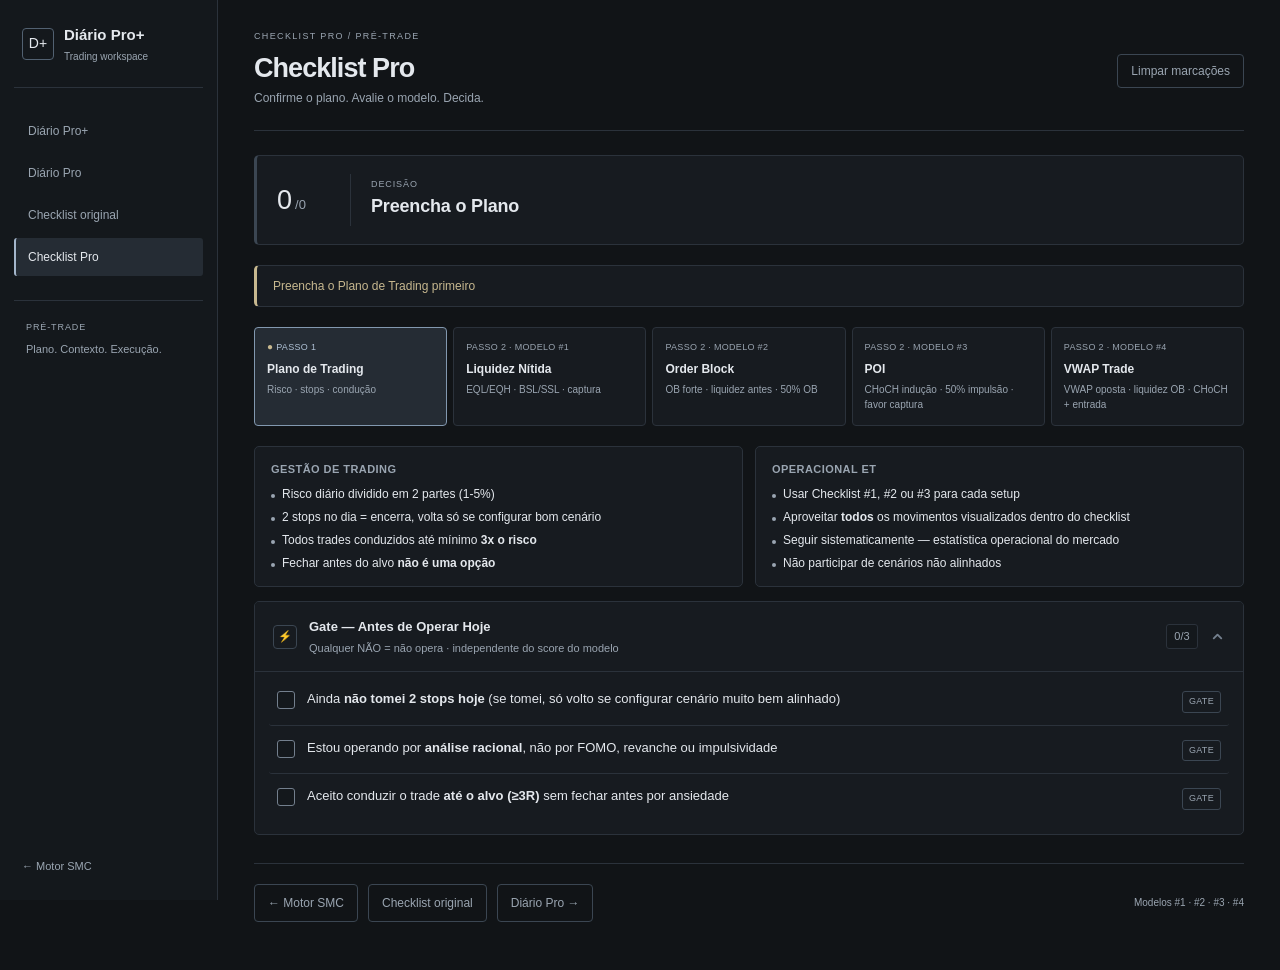
==== checklist-pro.html @ f330a46d "feat(ui): introduce Checklist Pro version Add a new professional version of the checklist with dedic" ====
<!doctype html>
<html lang="pt-BR">
<head>
<meta charset="UTF-8">
<meta name="viewport" content="width=device-width, initial-scale=1.0">
<title>Checklist Pro · Pré-trade</title>
<style>
:root {
  --bg:        #080e1a;
  --bg2:       #0d1627;
  --surf:      #111c2e;
  --surf2:     #162033;
  --border:    rgba(255,255,255,0.07);
  --border2:   rgba(255,255,255,0.13);
  --text:      #e8f0fa;
  --muted:     #6a80a0;
  --dim:       #3a4f6e;

  --blue:      #3b9eff;
  --blue-s:    rgba(59,158,255,0.13);
  --blue-g:    rgba(59,158,255,0.22);

  --green:     #22c97a;
  --green-s:   rgba(34,201,122,0.13);
  --green-g:   rgba(34,201,122,0.28);

  --yellow:    #f5c842;
  --yellow-s:  rgba(245,200,66,0.13);
  --yellow-g:  rgba(245,200,66,0.25);

  --red:       #ff4f4f;
  --red-s:     rgba(255,79,79,0.13);
  --red-g:     rgba(255,79,79,0.25);

  --violet:    #a78bfa;
  --violet-s:  rgba(167,139,250,0.13);

  --orange:    #fb923c;
  --orange-s:  rgba(251,146,60,0.13);

  --teal:      #2dd4bf;
  --teal-s:    rgba(45,212,191,0.13);
  --teal-g:    rgba(45,212,191,0.22);

  --r: 12px;
  --rs: 8px;
}

*{box-sizing:border-box;margin:0;padding:0;}

body{
  background:var(--bg);
  color:var(--text);
  font-family:Inter,"Segoe UI",Arial,sans-serif;
  font-size:14px;
  line-height:1.5;
  min-height:100vh;
  background-image:
    radial-gradient(ellipse 80% 50% at 15% -5%, rgba(59,158,255,0.055) 0%,transparent 60%),
    radial-gradient(ellipse 60% 40% at 85% 105%, rgba(34,201,122,0.035) 0%,transparent 55%);
}

.shell{max-width:820px;margin:0 auto;padding:28px 16px 80px;}

/* ── Header ── */
.hdr{display:flex;align-items:flex-start;justify-content:space-between;gap:16px;margin-bottom:24px;}
.brand .eye{font-size:.68rem;font-weight:800;letter-spacing:.14em;text-transform:uppercase;color:var(--blue);}
h1{font-size:clamp(1.4rem,3.2vw,2rem);font-weight:800;letter-spacing:-.02em;line-height:1.1;
  background:linear-gradient(135deg,#e8f0fa 0%,#7db8ff 100%);
  -webkit-background-clip:text;-webkit-text-fill-color:transparent;background-clip:text;}
.hdr-sub{font-size:.8rem;color:var(--muted);margin-top:3px;}
.hdr-btns{display:flex;gap:8px;align-items:center;flex-shrink:0;margin-top:4px;}
.btn{display:inline-flex;align-items:center;gap:6px;padding:7px 14px;border-radius:var(--rs);
  font-size:.82rem;font-weight:600;cursor:pointer;border:1px solid var(--border2);
  background:var(--surf2);color:var(--muted);transition:all .18s;}
.btn:hover{color:var(--text);border-color:var(--blue);background:var(--blue-s);}
.btn-ghost{background:transparent;border-color:transparent;}
.btn-ghost:hover{border-color:var(--border2);background:var(--surf2);}

/* ── Verdict ── */
.verdict{
  display:flex;align-items:center;gap:18px;
  padding:18px 22px;border-radius:var(--r);border:1px solid var(--border);
  background:var(--surf);margin-bottom:20px;transition:all .4s;position:relative;overflow:hidden;
}
.verdict::before{content:'';position:absolute;inset:0;opacity:0;transition:opacity .4s;pointer-events:none;}
.verdict.go{border-color:var(--green);box-shadow:0 0 36px var(--green-g);}
.verdict.go::before{background:radial-gradient(ellipse at left,rgba(34,201,122,.07),transparent 70%);opacity:1;}
.verdict.wait{border-color:var(--yellow);box-shadow:0 0 36px var(--yellow-g);}
.verdict.wait::before{background:radial-gradient(ellipse at left,rgba(245,200,66,.07),transparent 70%);opacity:1;}
.verdict.stop{border-color:var(--red);box-shadow:0 0 36px var(--red-g);}
.verdict.stop::before{background:radial-gradient(ellipse at left,rgba(255,79,79,.07),transparent 70%);opacity:1;}

.v-ring{position:relative;width:64px;height:64px;flex-shrink:0;}
.v-ring svg{transform:rotate(-90deg);width:64px;height:64px;}
.v-ring circle{fill:none;stroke-width:5;}
.rg-bg{stroke:var(--border2);}
.rg-fill{stroke:var(--muted);stroke-linecap:round;transition:stroke-dashoffset .6s cubic-bezier(.4,0,.2,1),stroke .4s;}
.verdict.go .rg-fill{stroke:var(--green);}
.verdict.wait .rg-fill{stroke:var(--yellow);}
.verdict.stop .rg-fill{stroke:var(--red);}
.v-num{position:absolute;inset:0;display:flex;flex-direction:column;align-items:center;justify-content:center;line-height:1;}
.v-num .n{font-size:1.15rem;font-weight:800;}
.v-num .d{font-size:.62rem;color:var(--muted);margin-top:1px;}

.v-body{flex:1;position:relative;}
.v-lbl{font-size:.65rem;font-weight:800;letter-spacing:.12em;text-transform:uppercase;color:var(--muted);margin-bottom:2px;}
.v-txt{font-size:1.25rem;font-weight:800;letter-spacing:-.01em;transition:color .4s;}
.verdict.go .v-txt{color:var(--green);}
.verdict.wait .v-txt{color:var(--yellow);}
.verdict.stop .v-txt{color:var(--red);}
.v-sub{font-size:.78rem;color:var(--muted);margin-top:2px;}
.v-icon{font-size:2rem;line-height:1;flex-shrink:0;}

.veto-bar{
  display:none;align-items:center;gap:10px;
  margin-top:10px;padding:10px 14px;border-radius:var(--rs);
  background:var(--red-s);border:1px solid rgba(255,79,79,.3);
  font-size:.8rem;color:#ff8080;font-weight:600;
}
.veto-bar.show{display:flex;}

/* ── Plano warning ── */
.plano-warn{
  display:flex;align-items:center;gap:14px;
  padding:14px 18px;margin-bottom:14px;
  border-radius:var(--r);border:1px solid var(--yellow);
  background:linear-gradient(135deg,rgba(245,200,66,.08),rgba(245,200,66,.03));
  box-shadow:0 0 24px var(--yellow-g);
  animation:pulseWarn 2.4s ease-in-out infinite;
}
.plano-warn.hide{display:none;}
.pw-icon{font-size:1.6rem;line-height:1;flex-shrink:0;}
.pw-body{display:flex;flex-direction:column;gap:2px;font-size:.85rem;}
.pw-body strong{color:var(--yellow);font-size:.92rem;}
.pw-body span{color:var(--muted);font-size:.78rem;}
.pw-body b{color:var(--yellow);font-weight:700;}

@keyframes pulseWarn{
  0%,100%{box-shadow:0 0 18px rgba(245,200,66,.18);}
  50%{box-shadow:0 0 32px rgba(245,200,66,.38);}
}

/* ── Model tabs ── */
.model-tabs{display:flex;gap:8px;margin-bottom:16px;flex-wrap:wrap;}
.mtab.gate-tab{border-color:rgba(59,158,255,.3);background:rgba(59,158,255,.04);}
.mtab.gate-tab:hover{border-color:var(--blue);background:rgba(59,158,255,.08);}
.mtab.gate-tab.active{border-color:var(--blue);background:var(--blue-s);box-shadow:0 0 20px var(--blue-g);}
.mtab.gate-tab.active .mtab-num{color:var(--blue);}
.mtab.gate-tab.gate-done{border-color:var(--blue);background:rgba(59,158,255,.05);}
.mtab.gate-tab.gate-done .mtab-num{color:var(--blue);}
.mtab-flag{display:inline-block;color:var(--yellow);font-size:1rem;line-height:0;animation:blink 1.2s ease-in-out infinite;}
.mtab.gate-tab.gate-done .mtab-flag{color:var(--blue);animation:none;font-size:.8rem;}
.mtab.gate-tab.gate-done .mtab-flag::before{content:'✓ ';}

@keyframes blink{0%,100%{opacity:1;}50%{opacity:.3;}}

.mtab{
  flex:1;min-width:140px;
  padding:12px 16px;border-radius:var(--r);
  border:1px solid var(--border);background:var(--surf);
  cursor:pointer;transition:all .2s;text-align:center;
}
.mtab:hover{border-color:var(--border2);background:var(--surf2);}
.mtab.active{border-color:var(--blue);background:var(--blue-s);box-shadow:0 0 20px var(--blue-g);}
.mtab-num{font-size:.65rem;font-weight:800;letter-spacing:.1em;text-transform:uppercase;color:var(--muted);margin-bottom:3px;}
.mtab.active .mtab-num{color:var(--blue);}
.mtab-title{font-size:.88rem;font-weight:700;color:var(--text);}
.mtab-sub{font-size:.72rem;color:var(--muted);margin-top:2px;}

/* ── Panels ── */
.panel{display:none;}
.panel.active{display:block;}

/* ── Block cards ── */
.blocks{display:flex;flex-direction:column;gap:12px;}

.block{border-radius:var(--r);border:1px solid var(--border);background:var(--surf);overflow:hidden;transition:border-color .3s;}
.block:hover{border-color:var(--border2);}
.block.gate{border-color:rgba(59,158,255,.22);}
.block.gate .bhead{background:rgba(59,158,255,.05);}

.bhead{
  display:flex;align-items:center;gap:12px;padding:13px 17px;
  cursor:pointer;user-select:none;background:var(--surf2);transition:background .18s;
}
.bhead:hover{background:rgba(255,255,255,.035);}

.bnum{
  width:24px;height:24px;border-radius:50%;
  background:var(--bg2);border:1px solid var(--border2);
  display:flex;align-items:center;justify-content:center;
  font-size:.7rem;font-weight:800;color:var(--muted);flex-shrink:0;transition:all .3s;
}
.block.done .bnum{background:var(--surf2);border-color:var(--text);color:var(--text);}
.block.gate .bnum{background:var(--blue-s);border-color:var(--blue);color:var(--blue);}

.btitle-w{flex:1;}
.btitle{font-weight:700;font-size:.88rem;}
.bsub{font-size:.72rem;color:var(--muted);margin-top:1px;}

.bprog{display:flex;align-items:center;gap:7px;flex-shrink:0;}
.dots{display:flex;gap:3px;}
.dot{width:6px;height:6px;border-radius:50%;background:var(--border2);transition:all .22s;}
.dot.on{background:var(--text);}
.block.gate .dot.on{background:var(--text);}

.bbadge{
  font-size:.7rem;font-weight:700;color:var(--muted);
  background:var(--bg2);border:1px solid var(--border);
  border-radius:20px;padding:2px 7px;min-width:32px;text-align:center;transition:all .3s;
}
.block.done .bbadge{color:var(--text);border-color:var(--border2);background:var(--surf2);}

.chev{color:var(--dim);transition:transform .22s;flex-shrink:0;}
.block.open .chev{transform:rotate(180deg);}

.bbody{display:none;padding:5px 17px 14px;border-top:1px solid var(--border);}
.block.open .bbody{display:block;animation:fadeIn .2s ease;}

@keyframes fadeIn{from{opacity:0;transform:translateY(-5px);}to{opacity:1;transform:translateY(0);}}

/* ── Items ── */
.item{
  display:flex;align-items:flex-start;gap:11px;
  padding:9px 8px;border-bottom:1px solid var(--border);
  cursor:pointer;border-radius:6px;margin:0 -4px;transition:background .15s;
}
.item:last-child{border-bottom:none;}
.item:hover{background:rgba(255,255,255,.022);}

.cb{
  width:19px;height:19px;border-radius:5px;
  border:2px solid var(--dim);background:var(--bg2);
  flex-shrink:0;margin-top:1px;
  display:flex;align-items:center;justify-content:center;transition:all .2s;
}
.item.chk .cb{background:var(--text);border-color:var(--text);}
.gate .item.chk .cb{background:var(--text);border-color:var(--text);}
.cb::after{
  content:'';width:5px;height:8px;
  border:2px solid var(--bg);border-top:none;border-left:none;
  transform:rotate(45deg) scale(0);transition:transform .15s cubic-bezier(.34,1.56,.64,1);
  margin-top:-2px;
}
.item.chk .cb::after{transform:rotate(45deg) scale(1);}
.gate .item.chk .cb::after{border-color:var(--bg);}

.itext{flex:1;font-size:.855rem;color:var(--text);line-height:1.45;}
.item.chk .itext{color:var(--muted);text-decoration:line-through;text-decoration-color:var(--dim);}

.tag{
  font-size:.62rem;font-weight:700;letter-spacing:.07em;text-transform:uppercase;
  padding:2px 7px;border-radius:20px;flex-shrink:0;margin-top:2px;
  background:transparent;color:var(--muted);border:1px solid var(--border2);
}
.tr{color:#ff8a8a;border-color:rgba(255,79,79,.25);}
.tv{color:var(--blue);border-color:rgba(59,158,255,.3);}
.tt{color:var(--teal);border-color:rgba(45,212,191,.3);}
.tg, .ty, .tb, .to{color:var(--muted);border-color:var(--border2);}

/* bonus item */
.item.bonus .itext::before{
  content:'★ ';font-size:.75rem;color:var(--yellow);margin-right:2px;
}
.item.bonus .cb{border-color:var(--yellow);border-style:dashed;}
.item.bonus.chk .cb{background:var(--yellow-s);border-color:var(--yellow);border-style:solid;box-shadow:0 0 8px rgba(245,200,66,.35);}
.item.bonus.chk .cb::after{border-color:var(--yellow);}

/* static warning item */
.warn-item{
  padding:8px 8px;border-bottom:1px solid var(--border);
  font-size:.855rem;color:var(--muted);line-height:1.45;
}
.warn-item:last-child{border-bottom:none;}

/* ── Gestao panel ── */
.gestao-grid{display:grid;grid-template-columns:1fr 1fr;gap:12px;margin-bottom:14px;}
@media(max-width:500px){.gestao-grid{grid-template-columns:1fr;}}

.gestao-card{
  padding:14px 16px;border-radius:var(--r);
  border:1px solid var(--border);background:var(--surf2);
}
.gc-title{font-size:.8rem;font-weight:700;color:var(--muted);text-transform:uppercase;letter-spacing:.08em;margin-bottom:8px;}
.gc-list{display:flex;flex-direction:column;gap:5px;font-size:.82rem;color:var(--text);}
.gc-item{display:flex;gap:7px;align-items:baseline;}
.gc-dot{width:4px;height:4px;border-radius:50%;background:var(--muted);flex-shrink:0;margin-top:6px;}

/* ── Legend ── */
.legend{display:flex;gap:8px;margin-top:22px;flex-wrap:wrap;}
.li{
  display:flex;align-items:center;gap:7px;padding:8px 11px;
  border-radius:var(--rs);border:1px solid var(--border);background:var(--surf);flex:1;min-width:130px;
}
.ld{width:9px;height:9px;border-radius:50%;flex-shrink:0;}
.lt{font-size:.76rem;}
.lr{font-weight:700;}
.ll{color:var(--muted);margin-left:2px;}

/* ── Footer ── */
.foot{margin-top:28px;display:flex;align-items:center;justify-content:center;gap:10px;flex-wrap:wrap;}
.foot-btn{
  display:inline-flex;align-items:center;gap:6px;
  padding:8px 16px;border-radius:var(--rs);
  font-size:.82rem;font-weight:600;text-decoration:none;
  border:1px solid var(--border2);background:var(--surf2);color:var(--muted);
  transition:all .18s;
}
.foot-btn:hover{color:var(--text);border-color:var(--blue);background:var(--blue-s);}
.foot-label{font-size:.72rem;color:var(--dim);}

@keyframes pulse{0%{transform:scale(1);}40%{transform:scale(1.07);}100%{transform:scale(1);}}
.pulse{animation:pulse .32s ease;}
</style>
<link rel="stylesheet" href="checklist-pro.css">
</head>
<body class="checklist-pro">
<aside class="cp-sidebar"><a class="cp-brand" href="diario-pro-plus.html"><span class="cp-mark">D+</span><span>Diário Pro+<small>Trading workspace</small></span></a><nav aria-label="Navegação principal"><a href="diario-pro-plus.html">Diário Pro+</a><a href="diario.html">Diário Pro</a><a href="checklist.html">Checklist original</a><a href="checklist-pro.html" aria-current="page">Checklist Pro</a></nav><p class="cp-side-note">PRÉ-TRADE<span>Plano. Contexto. Execução.</span></p><a class="cp-back" href="index.html">← Motor SMC</a></aside>
<main class="shell" id="checklistMain">

  <!-- Header -->
  <div class="hdr">
    <div class="brand">
      <p class="eye">CHECKLIST PRO / PRÉ-TRADE</p>
      <h1>Checklist Pro</h1><p class="hdr-sub">Confirme o plano. Avalie o modelo. Decida.</p>
    </div>
    <div class="hdr-btns">
      <button class="btn btn-ghost" id="btnReset">Limpar marcações</button>
    </div>
  </div>

  <!-- Verdict -->
  <div class="verdict" id="vcard" role="status" aria-live="polite">
    <div class="v-ring">
      <svg viewBox="0 0 64 64">
        <circle class="rg-bg" cx="32" cy="32" r="27"/>
        <circle class="rg-fill" cx="32" cy="32" r="27" id="ring"
          stroke-dasharray="169.6" stroke-dashoffset="169.6"/>
      </svg>
      <div class="v-num"><span class="n" id="snum">0</span><span class="d" id="sden">/0</span></div>
    </div>
    <div class="v-body">
      <p class="v-lbl">Decisão</p>
      <p class="v-txt" id="vtxt">Selecione um modelo</p>
      <p class="v-sub" id="vsub">Modelo #1, #2, #3 ou #4</p>
    </div>
    <div class="v-icon" id="vicon">📋</div>
  </div>
  <div class="veto-bar" id="vetoBar">
    Gate de gestão não confirmado — <strong>NÃO OPERA</strong> independente do score.
  </div>

  <!-- Plano warning banner -->
  <div class="plano-warn" id="planoWarn">
    <div class="pw-icon">⚠️</div>
    <div class="pw-body">
      <strong>Preencha o Plano de Trading primeiro</strong>
    </div>
  </div>

  <!-- Model tabs -->
  <div class="model-tabs">
    <div class="mtab gate-tab" data-model="g" onclick="switchModel('g')">
      <div class="mtab-num"><span class="mtab-flag" id="planoFlag">●</span> Passo 1</div>
      <div class="mtab-title">Plano de Trading</div>
      <div class="mtab-sub">Risco · stops · condução</div>
    </div>
    <div class="mtab" data-model="1" onclick="switchModel(1)">
      <div class="mtab-num">Passo 2 · Modelo #1</div>
      <div class="mtab-title">Liquidez Nítida</div>
      <div class="mtab-sub">EQL/EQH · BSL/SSL · captura</div>
    </div>
    <div class="mtab" data-model="2" onclick="switchModel(2)">
      <div class="mtab-num">Passo 2 · Modelo #2</div>
      <div class="mtab-title">Order Block</div>
      <div class="mtab-sub">OB forte · liquidez antes · 50% OB</div>
    </div>
    <div class="mtab" data-model="3" onclick="switchModel(3)">
      <div class="mtab-num">Passo 2 · Modelo #3</div>
      <div class="mtab-title">POI</div>
      <div class="mtab-sub">CHoCH indução · 50% impulsão · favor captura</div>
    </div>
    <div class="mtab" data-model="4" onclick="switchModel(4)">
      <div class="mtab-num">Passo 2 · Modelo #4</div>
      <div class="mtab-title">VWAP Trade</div>
      <div class="mtab-sub">VWAP oposta · liquidez OB · CHoCH + entrada</div>
    </div>
  </div>

  <!-- ═══ PANEL 1 ═══ -->
  <div class="panel" id="panel-1">
    <div class="blocks">

      <div class="block open" data-block="1-1" data-max="2">
        <div class="bhead" onclick="toggleBlock(this)">
          <div class="bnum">1</div>
          <div class="btitle-w">
            <div class="btitle">Liquidez Nítida Identificada</div>
            <div class="bsub">EQL, EQH, BSL, SSL, SH, SL — quanto mais nítida melhor</div>
          </div>
          <div class="bprog"><div class="dots" id="d-1-1"></div><div class="bbadge" id="b-1-1">0/2</div></div>
          <svg class="chev" width="15" height="15" viewBox="0 0 16 16" fill="none">
            <path d="M4 6l4 4 4-4" stroke="currentColor" stroke-width="2" stroke-linecap="round" stroke-linejoin="round"/>
          </svg>
        </div>
        <div class="bbody">
          <div class="item" onclick="toggleItem(this)">
            <div class="cb"></div>
            <div class="itext">Liquidez <strong>nítida visível</strong> no gráfico — EQL ou EQH claros (suporte/resistência tocado múltiplas vezes)</div>
            <span class="tag tg">Crítico</span>
          </div>
          <div class="item" onclick="toggleItem(this)">
            <div class="cb"></div>
            <div class="itext">Tipo de liquidez identificado: BSL (Buy-Side) ou SSL (Sell-Side) ou SH/SL estrutural</div>
            <span class="tag tb">Estrutura</span>
          </div>
        </div>
      </div>

      <div class="block" data-block="1-2" data-max="2">
        <div class="bhead" onclick="toggleBlock(this)">
          <div class="bnum">2</div>
          <div class="btitle-w">
            <div class="btitle">Captura de Liquidez Expressiva</div>
            <div class="bsub">CHoCH em posição de captura = genuíno · CHoCH após = possível</div>
          </div>
          <div class="bprog"><div class="dots" id="d-1-2"></div><div class="bbadge" id="b-1-2">0/2</div></div>
          <svg class="chev" width="15" height="15" viewBox="0 0 16 16" fill="none">
            <path d="M4 6l4 4 4-4" stroke="currentColor" stroke-width="2" stroke-linecap="round" stroke-linejoin="round"/>
          </svg>
        </div>
        <div class="bbody">
          <div class="item" onclick="toggleItem(this)">
            <div class="cb"></div>
            <div class="itext">A liquidez foi <strong>capturada expressivamente</strong> — movimento forte que limpou o nível</div>
            <span class="tag tg">Crítico</span>
          </div>
          <div class="item" onclick="toggleItem(this)">
            <div class="cb"></div>
            <div class="itext">CHoCH ocorreu <strong>em posição de captura</strong> (desenvolvimento genuíno) — não apenas depois</div>
            <span class="tag tg">Crítico</span>
          </div>
        </div>
      </div>

      <div class="block" data-block="1-3" data-max="1">
        <div class="bhead" onclick="toggleBlock(this)">
          <div class="bnum">3</div>
          <div class="btitle-w">
            <div class="btitle">Divergência RSI na Captura</div>
            <div class="bsub">★ Bônus — melhora o cenário, não obrigatório</div>
          </div>
          <div class="bprog"><div class="dots" id="d-1-3"></div><div class="bbadge" id="b-1-3">0/1</div></div>
          <svg class="chev" width="15" height="15" viewBox="0 0 16 16" fill="none">
            <path d="M4 6l4 4 4-4" stroke="currentColor" stroke-width="2" stroke-linecap="round" stroke-linejoin="round"/>
          </svg>
        </div>
        <div class="bbody">
          <div class="item bonus" onclick="toggleItem(this)">
            <div class="cb"></div>
            <div class="itext">Divergência no RSI na captura — preço renova extrema mas RSI não renova (força relativa fraquejando)</div>
            <span class="tag ty">Bônus</span>
          </div>
        </div>
      </div>

      <div class="block" data-block="1-4" data-max="2">
        <div class="bhead" onclick="toggleBlock(this)">
          <div class="bnum">4</div>
          <div class="btitle-w">
            <div class="btitle">CHoCH de Qualidade + Entrada</div>
            <div class="bsub">Fechamento de candle · intencionalidade · OB ou 50%</div>
          </div>
          <div class="bprog"><div class="dots" id="d-1-4"></div><div class="bbadge" id="b-1-4">0/2</div></div>
          <svg class="chev" width="15" height="15" viewBox="0 0 16 16" fill="none">
            <path d="M4 6l4 4 4-4" stroke="currentColor" stroke-width="2" stroke-linecap="round" stroke-linejoin="round"/>
          </svg>
        </div>
        <div class="bbody">
          <div class="item" onclick="toggleItem(this)">
            <div class="cb"></div>
            <div class="itext">CHoCH com <strong>fechamento de candle</strong> acima/abaixo dos pavios — não apenas wick (maior qualidade)</div>
            <span class="tag tg">Crítico</span>
          </div>
          <div class="item" onclick="toggleItem(this)">
            <div class="cb"></div>
            <div class="itext">Impulsão do CHoCH mostra <strong>intencionalidade</strong> — candles cheios, direcional, ineficiência gerada</div>
            <span class="tag ty">Confirmação</span>
          </div>
        </div>
      </div>

      <div class="block" data-block="1-5" data-max="1">
        <div class="bhead" onclick="toggleBlock(this)">
          <div class="bnum">5</div>
          <div class="btitle-w">
            <div class="btitle">Ponto de Entrada</div>
            <div class="bsub">Região de OB · 50% se sem OB</div>
          </div>
          <div class="bprog"><div class="dots" id="d-1-5"></div><div class="bbadge" id="b-1-5">0/1</div></div>
          <svg class="chev" width="15" height="15" viewBox="0 0 16 16" fill="none">
            <path d="M4 6l4 4 4-4" stroke="currentColor" stroke-width="2" stroke-linecap="round" stroke-linejoin="round"/>
          </svg>
        </div>
        <div class="bbody">
          <div class="item" onclick="toggleItem(this)">
            <div class="cb"></div>
            <div class="itext">Entrada na <strong>região do OB</strong> (início ou 50%), ou no 50% do movimento se sem OB mas outros pontos muito alinhados</div>
            <span class="tag tg">Crítico</span>
          </div>
        </div>
      </div>

    </div>
  </div>

  <!-- ═══ PANEL 2 ═══ -->
  <div class="panel" id="panel-2">
    <div class="blocks">

      <div class="block open" data-block="2-1" data-max="3">
        <div class="bhead" onclick="toggleBlock(this)">
          <div class="bnum">1</div>
          <div class="btitle-w">
            <div class="btitle">Order Block Forte</div>
            <div class="bsub">Ineficiência gerada · engolfado · TF maior</div>
          </div>
          <div class="bprog"><div class="dots" id="d-2-1"></div><div class="bbadge" id="b-2-1">0/3</div></div>
          <svg class="chev" width="15" height="15" viewBox="0 0 16 16" fill="none">
            <path d="M4 6l4 4 4-4" stroke="currentColor" stroke-width="2" stroke-linecap="round" stroke-linejoin="round"/>
          </svg>
        </div>
        <div class="bbody">
          <div class="item" onclick="toggleItem(this)">
            <div class="cb"></div>
            <div class="itext">OB <strong>gera ineficiência</strong> após o bloco — região muito mais forte</div>
            <span class="tag tg">Forte</span>
          </div>
          <div class="item" onclick="toggleItem(this)">
            <div class="cb"></div>
            <div class="itext">OB é <strong>engolfado</strong> (último candle antes do impulso é engolfado) — região muito mais forte</div>
            <span class="tag tg">Forte</span>
          </div>
          <div class="item" onclick="toggleItem(this)">
            <div class="cb"></div>
            <div class="itext">OB em <strong>TF maior</strong> (4h, 1h, 15m ou 5m conforme o mercado) — mais vantajoso</div>
            <span class="tag ty">Qualidade</span>
          </div>
        </div>
      </div>

      <div class="block" data-block="2-2" data-max="2">
        <div class="bhead" onclick="toggleBlock(this)">
          <div class="bnum">2</div>
          <div class="btitle-w">
            <div class="btitle">Criação de Liquidez Antes do OB</div>
            <div class="bsub">$$$ criado acima/abaixo antes de mitigar o bloco</div>
          </div>
          <div class="bprog"><div class="dots" id="d-2-2"></div><div class="bbadge" id="b-2-2">0/2</div></div>
          <svg class="chev" width="15" height="15" viewBox="0 0 16 16" fill="none">
            <path d="M4 6l4 4 4-4" stroke="currentColor" stroke-width="2" stroke-linecap="round" stroke-linejoin="round"/>
          </svg>
        </div>
        <div class="bbody">
          <div class="item" onclick="toggleItem(this)">
            <div class="cb"></div>
            <div class="itext"><strong>Liquidez criada</strong> antes de o preço retornar ao OB — $$$ acumulados acima (compra) ou abaixo (venda)</div>
            <span class="tag tg">Crítico</span>
          </div>
          <div class="item" onclick="toggleItem(this)">
            <div class="cb"></div>
            <div class="itext">O preço <strong>limpou essa liquidez</strong> e então retornou para o OB (ou está retornando)</div>
            <span class="tag tg">Crítico</span>
          </div>
        </div>
      </div>

      <div class="block" data-block="2-3" data-max="1">
        <div class="bhead" onclick="toggleBlock(this)">
          <div class="bnum">3</div>
          <div class="btitle-w">
            <div class="btitle">Entrada no OB</div>
            <div class="bsub">Início do bloco ou nos 50%</div>
          </div>
          <div class="bprog"><div class="dots" id="d-2-3"></div><div class="bbadge" id="b-2-3">0/1</div></div>
          <svg class="chev" width="15" height="15" viewBox="0 0 16 16" fill="none">
            <path d="M4 6l4 4 4-4" stroke="currentColor" stroke-width="2" stroke-linecap="round" stroke-linejoin="round"/>
          </svg>
        </div>
        <div class="bbody">
          <div class="item" onclick="toggleItem(this)">
            <div class="cb"></div>
            <div class="itext">Entrada no <strong>início do OB</strong> ou nos <strong>50% do bloco</strong> — zona de localização ideal</div>
            <span class="tag tg">Crítico</span>
          </div>
        </div>
      </div>

    </div>
  </div>

  <!-- ═══ PANEL 3 ═══ -->
  <div class="panel" id="panel-3">
    <div class="blocks">

      <div class="block open" data-block="3-1" data-max="2">
        <div class="bhead" onclick="toggleBlock(this)">
          <div class="bnum">1</div>
          <div class="btitle-w">
            <div class="btitle">POI — CHoCH de Indução Confirmado</div>
            <div class="bsub">CHoCH de compra ou de venda com intencionalidade - contrario a captura</div>
          </div>
          <div class="bprog"><div class="dots" id="d-3-1"></div><div class="bbadge" id="b-3-1">0/2</div></div>
          <svg class="chev" width="15" height="15" viewBox="0 0 16 16" fill="none">
            <path d="M4 6l4 4 4-4" stroke="currentColor" stroke-width="2" stroke-linecap="round" stroke-linejoin="round"/>
          </svg>
        </div>
        <div class="bbody">
          <div class="item" onclick="toggleItem(this)">
            <div class="cb"></div>
            <div class="itext"><strong>CHoCH de indução</strong> formado — quebra de topo ou fundo válido </div>
            <span class="tag tg">Crítico</span>
          </div>
          <div class="item" onclick="toggleItem(this)">
            <div class="cb"></div>
            <div class="itext">Impulsão que quebra o CHoCH tem <strong>interesse</strong> — candles cheios, direcional, gerou ineficiência</div>
            <span class="tag ty">Qualidade</span>
          </div>
        </div>
      </div>

      <div class="block" data-block="3-2" data-max="2">
        <div class="bhead" onclick="toggleBlock(this)">
          <div class="bnum">2</div>
          <div class="btitle-w">
            <div class="btitle">Região dos 50% da Impulsão</div>
            <div class="bsub">Zona de compra ou venda nos 50% da última impulsão</div>
          </div>
          <div class="bprog"><div class="dots" id="d-3-2"></div><div class="bbadge" id="b-3-2">0/2</div></div>
          <svg class="chev" width="15" height="15" viewBox="0 0 16 16" fill="none">
            <path d="M4 6l4 4 4-4" stroke="currentColor" stroke-width="2" stroke-linecap="round" stroke-linejoin="round"/>
          </svg>
        </div>
        <div class="bbody">
          <div class="item" onclick="toggleItem(this)">
            <div class="cb"></div>
            <div class="itext">Zona de entrada <strong>acima dos 50%</strong> da última impulsão (compra) ou <strong>abaixo dos 50%</strong> (venda)</div>
            <span class="tag tg">Crítico</span>
          </div>
          <div class="item bonus" onclick="toggleItem(this)">
            <div class="cb"></div>
            <div class="itext">Entrada está <strong>a favor da última captura de liquidez</strong> — setup de maior qualidade</div>
            <span class="tag ty">Bônus</span>
          </div>
        </div>
      </div>

      <div class="block">
        <div class="bhead" onclick="toggleBlock(this)">
          <div class="bnum">3</div>
          <div class="btitle-w">
            <div class="btitle">Invalidações</div>
            <div class="bsub">Condições que tornam o modelo inválido</div>
          </div>
          <svg class="chev" width="15" height="15" viewBox="0 0 16 16" fill="none">
            <path d="M4 6l4 4 4-4" stroke="currentColor" stroke-width="2" stroke-linecap="round" stroke-linejoin="round"/>
          </svg>
        </div>
        <div class="bbody">
          <div class="warn-item"><strong>NÃO</strong> está em cima de nível de suporte ou resistência — se estiver, setup <strong>inválido</strong></div>
          <div class="warn-item"><strong>NÃO</strong> está em zona de oferta (compra) ou demanda (venda) contrária que bloqueie o movimento</div>
        </div>
      </div>

    </div>
  </div>

  <!-- ═══ PANEL 4 — VWAP ═══ -->
  <div class="panel" id="panel-4">
    <div class="blocks">

      <div class="block open" data-block="4-1" data-max="2">
        <div class="bhead" onclick="toggleBlock(this)">
          <div class="bnum">1</div>
          <div class="btitle-w">
            <div class="btitle">Contexto VWAP</div>
            <div class="bsub">VWAP oposta ≥2R da entrada · VWAP operacional visível</div>
          </div>
          <div class="bprog"><div class="dots" id="d-4-1"></div><div class="bbadge" id="b-4-1">0/2</div></div>
          <svg class="chev" width="15" height="15" viewBox="0 0 16 16" fill="none">
            <path d="M4 6l4 4 4-4" stroke="currentColor" stroke-width="2" stroke-linecap="round" stroke-linejoin="round"/>
          </svg>
        </div>
        <div class="bbody">
          <div class="item" onclick="toggleItem(this)">
            <div class="cb"></div>
            <div class="itext">VWAP oposta (alvo) está <strong>a pelo menos 2R</strong> de distância da entrada — espaço suficiente para conduzir</div>
            <span class="tag tt">Crítico</span>
          </div>
          <div class="item" onclick="toggleItem(this)">
            <div class="cb"></div>
            <div class="itext">VWAP do <strong>TF operacional</strong> está visível e clara — ancoragem confiável (sessão, diária ou semanal)</div>
            <span class="tag tt">Estrutura</span>
          </div>
        </div>
      </div>

      <div class="block" data-block="4-2" data-max="2">
        <div class="bhead" onclick="toggleBlock(this)">
          <div class="bnum">2</div>
          <div class="btitle-w">
            <div class="btitle">Captura de Liquidez Pré-VWAP</div>
            <div class="bsub">Preço capturou OB ou fundo/topo interno antes de tocar na VWAP</div>
          </div>
          <div class="bprog"><div class="dots" id="d-4-2"></div><div class="bbadge" id="b-4-2">0/2</div></div>
          <svg class="chev" width="15" height="15" viewBox="0 0 16 16" fill="none">
            <path d="M4 6l4 4 4-4" stroke="currentColor" stroke-width="2" stroke-linecap="round" stroke-linejoin="round"/>
          </svg>
        </div>
        <div class="bbody">
          <div class="item" onclick="toggleItem(this)">
            <div class="cb"></div>
            <div class="itext">Preço <strong>capturou liquidez</strong> de OB ou fundo/topo interno <strong>antes</strong> de tocar na VWAP — não chegou direto</div>
            <span class="tag tt">Crítico</span>
          </div>
          <div class="item bonus" onclick="toggleItem(this)">
            <div class="cb"></div>
            <div class="itext">Região de toque na VWAP tem <strong>confluência</strong> com zona de demanda/oferta ou OB — não é toque "no vazio"</div>
            <span class="tag ty">Bônus</span>
          </div>
        </div>
      </div>

      <div class="block" data-block="4-3" data-max="3">
        <div class="bhead" onclick="toggleBlock(this)">
          <div class="bnum">3</div>
          <div class="btitle-w">
            <div class="btitle">Reação Pós-VWAP (CHoCH / FFFD)</div>
            <div class="bsub">Fez CHoCH ou FFFD depois que tocou na VWAP · intencionalidade da reação</div>
          </div>
          <div class="bprog"><div class="dots" id="d-4-3"></div><div class="bbadge" id="b-4-3">0/3</div></div>
          <svg class="chev" width="15" height="15" viewBox="0 0 16 16" fill="none">
            <path d="M4 6l4 4 4-4" stroke="currentColor" stroke-width="2" stroke-linecap="round" stroke-linejoin="round"/>
          </svg>
        </div>
        <div class="bbody">
          <div class="item" onclick="toggleItem(this)">
            <div class="cb"></div>
            <div class="itext">Preço <strong>fez CHoCH</strong> ou <strong>FFFD</strong> após tocar na VWAP — ambos confirmam reação real (fechamento de candle ou rejeição decisiva)</div>
            <span class="tag tt">Crítico</span>
          </div>
          <div class="item" onclick="toggleItem(this)">
            <div class="cb"></div>
            <div class="itext">Impulsão do CHoCH ou FFFD mostra <strong>intencionalidade</strong> — candles cheios, direcionais, ineficiência gerada na rejeição</div>
            <span class="tag tt">Confirmação</span>
          </div>
          <div class="item bonus" onclick="toggleItem(this)">
            <div class="cb"></div>
            <div class="itext">Divergência no RSI na região do toque com VWAP — preço toca mas RSI não acompanha (força relativa fraquejando)</div>
            <span class="tag ty">Bônus</span>
          </div>
        </div>
      </div>

      <div class="block" data-block="4-4" data-max="3">
        <div class="bhead" onclick="toggleBlock(this)">
          <div class="bnum">4</div>
          <div class="btitle-w">
            <div class="btitle">Tipo de Entrada</div>
            <div class="bsub">CHoCH = libera direto · Toque / FFFD = exige confluências extras</div>
          </div>
          <div class="bprog"><div class="dots" id="d-4-4"></div><div class="bbadge" id="b-4-4">0/3</div></div>
          <svg class="chev" width="15" height="15" viewBox="0 0 16 16" fill="none">
            <path d="M4 6l4 4 4-4" stroke="currentColor" stroke-width="2" stroke-linecap="round" stroke-linejoin="round"/>
          </svg>
        </div>
        <div class="bbody">
          <div class="item" data-excl="vwap-choch" onclick="toggleItem(this)">
            <div class="cb"></div>
            <div class="itext">Entrada confirmada por <strong>CHoCH no TF menor</strong> após toque na VWAP — confirmação de quebra de estrutura</div>
            <span class="tag tt">Crítico</span>
          </div>
          <div class="item" data-excl="vwap-choch" onclick="toggleItem(this)">
            <div class="cb"></div>
            <div class="itext">CHoCH mostra <strong>intencionalidade na quebra</strong> — candles cheios, direcionais, fechamento claro acima/abaixo</div>
            <span class="tag tt">Confirmação</span>
          </div>
          <div class="item bonus" data-excl="vwap-fffd" onclick="toggleItem(this)">
            <div class="cb"></div>
            <div class="itext">Entrada foi <strong>direta no toque</strong> da VWAP ou por <strong>FFFD</strong> (sem CHoCH) — exige blocos 1+2+3 todos ✓ incluindo bônus</div>
            <span class="tag ty">Toque/FFFD</span>
          </div>
        </div>
      </div>

      <div class="block">
        <div class="bhead" onclick="toggleBlock(this)">
          <div class="bnum">5</div>
          <div class="btitle-w">
            <div class="btitle">Invalidações</div>
            <div class="bsub">Condições que tornam o trade com VWAP inválido</div>
          </div>
          <svg class="chev" width="15" height="15" viewBox="0 0 16 16" fill="none">
            <path d="M4 6l4 4 4-4" stroke="currentColor" stroke-width="2" stroke-linecap="round" stroke-linejoin="round"/>
          </svg>
        </div>
        <div class="bbody">
          <div class="warn-item"><strong>NÃO</strong> operar se a VWAP oposta está a <strong>menos de 2R</strong> — sem espaço para condução</div>
          <div class="warn-item"><strong>NÃO</strong> operar se o preço chegou na VWAP <strong>direto</strong> sem capturar liquidez antes — toque sem contexto</div>
          <div class="warn-item"><strong>NÃO</strong> operar se não houve <strong>reação estrutural</strong> (CHoCH) após o toque — VWAP pode ser rompida</div>
          <div class="warn-item"><strong>NÃO</strong> operar contra a <strong>tendência dominante</strong> do TF maior sem confluência extrema</div>
        </div>
      </div>

    </div>
  </div>

  <!-- ═══ PANEL GESTÃO ═══ -->
  <div class="panel" id="panel-g">
    <div class="gestao-grid">
      <div class="gestao-card">
        <div class="gc-title">Gestão de Trading</div>
        <div class="gc-list">
          <div class="gc-item"><div class="gc-dot"></div><span>Risco diário dividido em 2 partes (1-5%)</span></div>
          <div class="gc-item"><div class="gc-dot"></div><span>2 stops no dia = encerra, volta só se configurar bom cenário</span></div>
          <div class="gc-item"><div class="gc-dot"></div><span>Todos trades conduzidos até mínimo <strong>3x o risco</strong></span></div>
          <div class="gc-item"><div class="gc-dot"></div><span>Fechar antes do alvo <strong>não é uma opção</strong></span></div>
        </div>
      </div>
      <div class="gestao-card">
        <div class="gc-title">Operacional ET</div>
        <div class="gc-list">
          <div class="gc-item"><div class="gc-dot"></div><span>Usar Checklist #1, #2 ou #3 para cada setup</span></div>
          <div class="gc-item"><div class="gc-dot"></div><span>Aproveitar <strong>todos</strong> os movimentos visualizados dentro do checklist</span></div>
          <div class="gc-item"><div class="gc-dot"></div><span>Seguir sistematicamente — estatística operacional do mercado</span></div>
          <div class="gc-item"><div class="gc-dot"></div><span>Não participar de cenários não alinhados</span></div>
        </div>
      </div>
    </div>

    <div class="blocks">
      <div class="block gate open" data-block="g-1" data-max="3">
        <div class="bhead" onclick="toggleBlock(this)">
          <div class="bnum">⚡</div>
          <div class="btitle-w">
            <div class="btitle">Gate — Antes de Operar Hoje</div>
            <div class="bsub">Qualquer NÃO = não opera · independente do score do modelo</div>
          </div>
          <div class="bprog"><div class="dots" id="d-g-1"></div><div class="bbadge" id="b-g-1">0/3</div></div>
          <svg class="chev" width="15" height="15" viewBox="0 0 16 16" fill="none">
            <path d="M4 6l4 4 4-4" stroke="currentColor" stroke-width="2" stroke-linecap="round" stroke-linejoin="round"/>
          </svg>
        </div>
        <div class="bbody">
          <div class="item" onclick="toggleItem(this)">
            <div class="cb"></div>
            <div class="itext">Ainda <strong>não tomei 2 stops hoje</strong> (se tomei, só volto se configurar cenário muito bem alinhado)</div>
            <span class="tag tv">Gate</span>
          </div>
          <div class="item" onclick="toggleItem(this)">
            <div class="cb"></div>
            <div class="itext">Estou operando por <strong>análise racional</strong>, não por FOMO, revanche ou impulsividade</div>
            <span class="tag tv">Gate</span>
          </div>
          <div class="item" onclick="toggleItem(this)">
            <div class="cb"></div>
            <div class="itext">Aceito conduzir o trade <strong>até o alvo (≥3R)</strong> sem fechar antes por ansiedade</div>
            <span class="tag tv">Gate</span>
          </div>
        </div>
      </div>
    </div>
  </div>

  <!-- Legend -->
  <div class="legend" id="legend" style="display:none;">
    <div class="li"><div class="ld" style="background:var(--green)"></div>
      <div class="lt"><span class="lr" style="color:var(--green)">Todos ✓</span><span class="ll">— OPERA</span></div></div>
    <div class="li"><div class="ld" style="background:var(--yellow)"></div>
      <div class="lt"><span class="lr" style="color:var(--yellow)">Faltam 1-2</span><span class="ll">— AGUARDA</span></div></div>
    <div class="li"><div class="ld" style="background:var(--red)"></div>
      <div class="lt"><span class="lr" style="color:var(--red)">Faltam ≥3</span><span class="ll">— NÃO OPERA</span></div></div>
    <div class="li"><div class="ld" style="background:var(--blue)"></div>
      <div class="lt"><span class="lr" style="color:var(--blue)">Gate</span><span class="ll">— Veto absoluto</span></div></div>
  </div>

  <div class="foot">
    <a class="foot-btn" href="index.html">← Motor SMC</a>
    <a class="foot-btn" href="checklist.html">Checklist original</a>
    <a class="foot-btn" href="diario.html">Diário Pro →</a>
    <span class="foot-label">Modelos #1 · #2 · #3 · #4</span>
  </div>
</main>

<script src="checklist-core.js"></script>
<script src="checklist-pro.js"></script>
</body>
</html>
---- checklist-pro.css ----
﻿/* Checklist Pro: same criteria and state, restrained presentation. */
.checklist-pro {
  --bg:#111417; --bg2:#14181c; --surf:#171b20; --surf2:#1e2329;
  --border:#2b323b; --border2:#3b4652; --text:#e4e8ed; --muted:#9aa5b1; --dim:#737f8d;
  --blue:#afc1d5; --blue-s:#252f3b; --blue-g:transparent;
  --green:#82bea5; --green-s:#20352d; --green-g:transparent;
  --yellow:#c7b88f; --yellow-s:#332f24; --yellow-g:transparent;
  --red:#d89595; --red-s:#362628; --red-g:transparent;
  --violet:#afc1d5; --violet-s:#252f3b; --orange:#c7b88f; --orange-s:#332f24;
  --teal:#a1b9ba; --teal-s:#263335; --teal-g:transparent; --r:5px; --rs:4px;
  background:var(--bg); font-family:"Segoe UI",Arial,sans-serif; font-size:13px;
  font-variant-numeric:tabular-nums; -webkit-font-smoothing:antialiased;
  padding-left:218px;
}
.checklist-pro * { animation:none !important; }
.checklist-pro a { text-decoration:none; }
.cp-sidebar { position:fixed; inset:0 auto 0 0; width:218px; padding:24px 14px 16px; border-right:1px solid var(--border); background:var(--bg2); display:flex; flex-direction:column; gap:24px; }
.cp-brand { display:flex; gap:10px; align-items:center; padding:0 8px 23px; border-bottom:1px solid var(--border); color:var(--text); font-size:15px; font-weight:600; }
.cp-brand small { display:block; color:var(--muted); font-size:10px; font-weight:400; margin-top:2px; }
.cp-mark { border:1px solid #526171; border-radius:4px; width:32px; height:32px; display:grid; place-items:center; font-size:14px; font-weight:500; }
.cp-sidebar nav { display:flex; flex-direction:column; gap:4px; }
.cp-sidebar nav a { padding:10px 12px; border-left:2px solid transparent; border-radius:3px; font-size:12px; color:var(--muted); }
.cp-sidebar nav a:hover { background:#20262d; color:var(--text); }
.cp-sidebar nav a[aria-current] { background:#252c34; border-left-color:#a4b6cb; color:var(--text); }
.cp-side-note { padding:20px 12px; border-top:1px solid var(--border); color:var(--muted); font-size:9px; letter-spacing:.1em; }
.cp-side-note span { display:block; font-size:11px; letter-spacing:0; margin-top:7px; }
.cp-back { margin-top:auto; color:var(--muted); font-size:11px; padding:10px 8px; }
.checklist-pro .shell { max-width:1160px; padding:30px 36px 48px; }
.checklist-pro .hdr { padding-bottom:23px; border-bottom:1px solid var(--border); margin-bottom:24px; align-items:center; }
.checklist-pro .brand .eye { color:var(--muted); font-size:9px; font-weight:400; letter-spacing:.15em; margin-bottom:10px; }
.checklist-pro h1 { color:var(--text); -webkit-text-fill-color:var(--text); background:none; font-size:27px; font-weight:600; letter-spacing:-.035em; }
.checklist-pro .hdr-sub { font-size:12px; margin-top:6px; }
.checklist-pro .btn, .checklist-pro .foot-btn { border:1px solid var(--border2); background:transparent; font-size:12px; font-weight:500; box-shadow:none; padding:9px 13px; }
.checklist-pro .btn:hover, .checklist-pro .foot-btn:hover { background:#2a323c; border-color:#606f80; }
.checklist-pro :is(a,button,[tabindex]):focus-visible { outline:2px solid #b5c9df; outline-offset:3px; }
.checklist-pro .verdict { padding:18px 20px; border-left:3px solid var(--border2); gap:20px; box-shadow:none; transition:none; }
.checklist-pro .verdict::before { display:none; }
.checklist-pro .verdict.go { border-color:var(--border); border-left-color:var(--green); }
.checklist-pro .verdict.wait { border-color:var(--border); border-left-color:var(--yellow); }
.checklist-pro .verdict.stop { border-color:var(--border); border-left-color:var(--red); }
.checklist-pro .v-ring { width:74px; height:52px; border-right:1px solid var(--border); }
.checklist-pro .v-ring svg { display:none; }
.checklist-pro .v-num { flex-direction:row; justify-content:flex-start; gap:3px; }
.checklist-pro .v-num .n { font-size:27px; font-weight:500; }
.checklist-pro .v-num .d { font-size:13px; margin-top:8px; }
.checklist-pro .v-lbl { font-size:9px; font-weight:500; letter-spacing:.1em; }
.checklist-pro .v-txt { font-size:18px; font-weight:600; }
.checklist-pro .v-sub { font-size:12px; }
.checklist-pro .v-icon, .checklist-pro .pw-icon { display:none; }
.checklist-pro .plano-warn { background:var(--surf); border-color:var(--border); border-left:3px solid var(--yellow); box-shadow:none; padding:11px 16px; }
.checklist-pro .pw-body strong { font-size:12px; font-weight:500; }
.checklist-pro .veto-bar { background:var(--red-s); color:var(--red); border-color:#594047; font-size:12px; flex-wrap:wrap; margin-bottom:14px; }
.checklist-pro .model-tabs { display:grid; grid-template-columns:repeat(5,minmax(0,1fr)); gap:6px; margin:20px 0; }
.checklist-pro .mtab, .checklist-pro .mtab.gate-tab { min-width:0; text-align:left; padding:13px 12px; border-color:var(--border); background:var(--surf); border-radius:4px; box-shadow:none; }
.checklist-pro .mtab:hover { background:var(--surf2); border-color:#526171; }
.checklist-pro .mtab.active, .checklist-pro .mtab.gate-tab.active { border-color:#8298af; background:#252c34; box-shadow:none; }
.checklist-pro .mtab.gate-tab.gate-done:not(.active) { border-color:#537263; background:var(--surf); }
.checklist-pro .mtab-num { font-size:9px; letter-spacing:.035em; font-weight:500; margin-bottom:5px; }
.checklist-pro .mtab-title { font-size:12px; font-weight:600; }
.checklist-pro .mtab-sub { font-size:10px; line-height:1.5; margin-top:4px; }
.checklist-pro .mtab-flag { font-size:10px; }
.checklist-pro .blocks { gap:10px; }
.checklist-pro .block, .checklist-pro .block.gate { border-color:var(--border); }
.checklist-pro .bhead, .checklist-pro .block.gate .bhead { padding:15px 18px; background:var(--surf); }
.checklist-pro .bhead:hover { background:var(--surf2); }
.checklist-pro .bnum, .checklist-pro .block.gate .bnum { border-radius:4px; border:1px solid var(--border2); background:transparent; color:var(--muted); font-weight:500; }
.checklist-pro .block.done .bnum { color:var(--green); border-color:#537263; }
.checklist-pro .btitle { font-size:13px; font-weight:600; }
.checklist-pro .bsub { font-size:11px; margin-top:3px; }
.checklist-pro .dots { display:none; }
.checklist-pro .bbadge { font-size:11px; font-weight:400; border-radius:3px; padding:3px 7px; }
.checklist-pro .bbody { padding:5px 18px 12px; }
.checklist-pro .item { padding:12px 8px; border-radius:3px; gap:12px; }
.checklist-pro .itext { font-size:13px; line-height:1.6; }
.checklist-pro .item.chk .itext { text-decoration:none; color:var(--muted); }
.checklist-pro .cb { width:18px; height:18px; border-width:1px; border-radius:3px; margin-top:2px; }
.checklist-pro .tag { font-size:9px; font-weight:500; border-radius:3px; letter-spacing:.035em; padding:3px 6px; }
.checklist-pro .tr { color:var(--red); border-color:#594047; }
.checklist-pro .tv, .checklist-pro .tt { color:var(--muted); border-color:var(--border2); }
.checklist-pro .item.bonus.chk .cb { box-shadow:none; }
.checklist-pro .gestao-card { background:var(--surf); }
.checklist-pro .gc-title { font-size:11px; font-weight:600; letter-spacing:.04em; }
.checklist-pro .gc-list { font-size:12px; }
.checklist-pro .legend { gap:1px; }
.checklist-pro .li { background:transparent; border:0; min-width:130px; padding:8px; }
.checklist-pro .ld { width:5px; height:5px; }
.checklist-pro .lt { font-size:10px; }
.checklist-pro .lr { font-weight:500; }
.checklist-pro .foot { border-top:1px solid var(--border); padding-top:20px; justify-content:flex-start; }
.checklist-pro .foot-label { margin-left:auto; color:var(--muted); font-size:10px; }
@media(max-width:1120px) { .checklist-pro .shell { padding:24px; } .checklist-pro .model-tabs { grid-template-columns:repeat(2,minmax(0,1fr)); } .checklist-pro .gate-tab { grid-column:1/-1; } }
@media(max-width:760px) {
  .checklist-pro { padding-left:0; }
  .cp-sidebar { position:static; width:auto; border-right:0; border-bottom:1px solid var(--border); padding:16px; gap:12px; }
  .cp-brand { padding:0 0 12px; font-size:14px; }
  .cp-sidebar nav { flex-direction:row; flex-wrap:wrap; gap:4px; }
  .cp-sidebar nav a { padding:9px; font-size:11px; }
  .cp-side-note, .cp-back { display:none; }
  .checklist-pro .shell { padding:22px 16px 36px; }
  .checklist-pro .hdr { align-items:flex-start; flex-wrap:wrap; gap:14px; }
  .checklist-pro h1 { font-size:24px; }
  .checklist-pro .hdr-btns { margin:0; }
  .checklist-pro .verdict { padding:15px; gap:14px; }
  .checklist-pro .v-txt { font-size:16px; }
  .checklist-pro .v-sub { font-size:11px; }
  .checklist-pro .v-ring { flex-shrink:0; width:56px; }
  .checklist-pro .bhead { padding:13px 12px; gap:8px; }
  .checklist-pro .bbody { padding:4px 12px 10px; }
  .checklist-pro .btitle { font-size:12px; }
  .checklist-pro .bsub { font-size:10px; }
  .checklist-pro .item { flex-wrap:wrap; gap:8px; }
  .checklist-pro .itext { flex:1; min-width:0; font-size:12px; }
  .checklist-pro .item .tag { margin-left:26px; }
  .checklist-pro .foot-label { flex-basis:100%; margin:0; }
}
@media(prefers-reduced-motion:reduce) { .checklist-pro * { transition:none !important; } }
/* Decision colors carry meaning; retain a full, quiet outline. */
.checklist-pro .verdict.go { border-color:var(--green); }
.checklist-pro .verdict.wait { border-color:var(--yellow); }
.checklist-pro .verdict.stop { border-color:var(--red); }
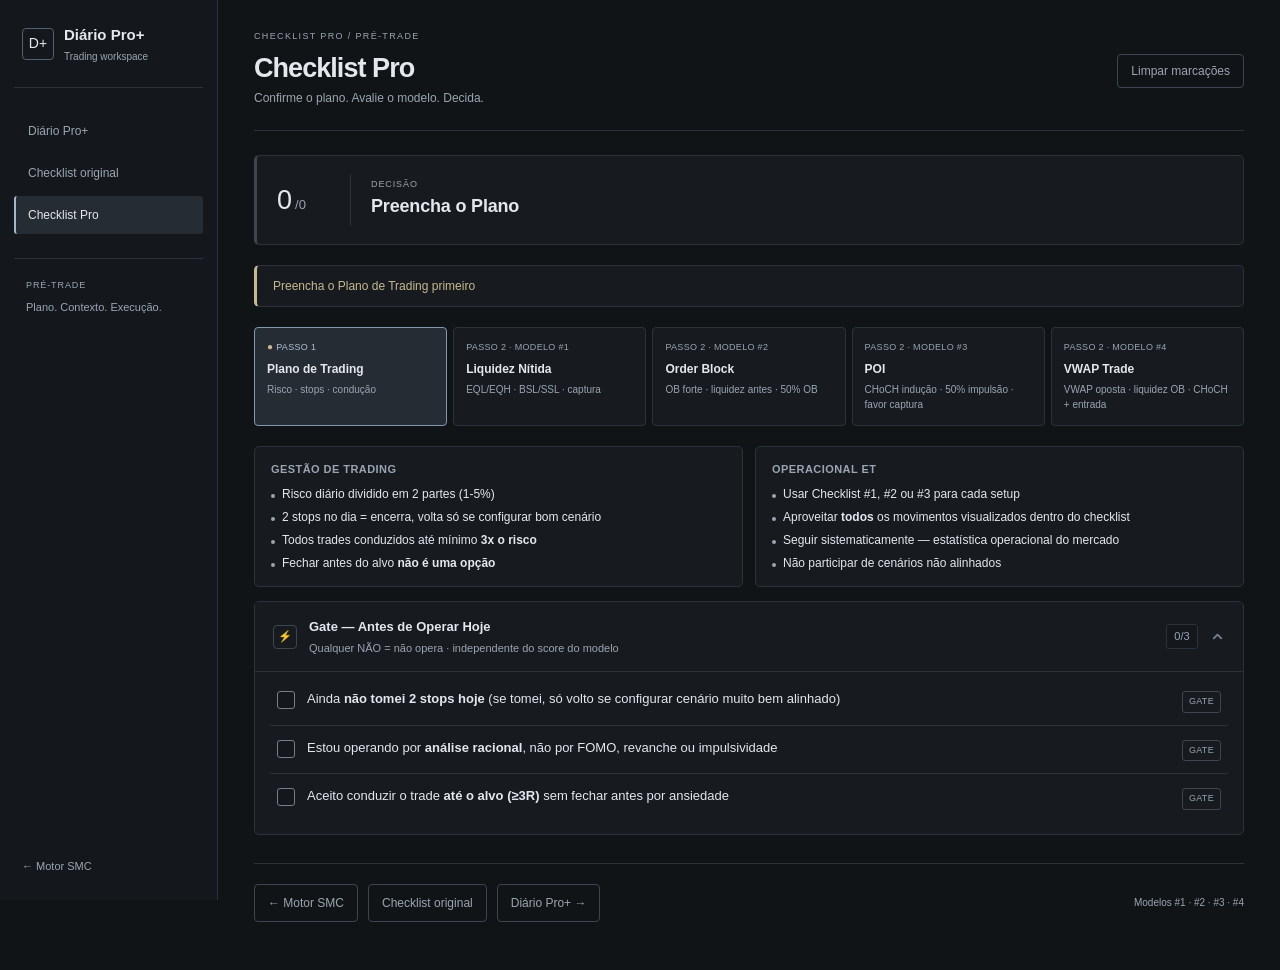
==== commit 66bc9b75: "Retire Diario Pro and redirect access to Pro+" ====
--- a/checklist-pro.html
+++ b/checklist-pro.html
@@ -316,7 +316,7 @@
 <link rel="stylesheet" href="checklist-pro.css">
 </head>
 <body class="checklist-pro">
-<aside class="cp-sidebar"><a class="cp-brand" href="diario-pro-plus.html"><span class="cp-mark">D+</span><span>Diário Pro+<small>Trading workspace</small></span></a><nav aria-label="Navegação principal"><a href="diario-pro-plus.html">Diário Pro+</a><a href="diario.html">Diário Pro</a><a href="checklist.html">Checklist original</a><a href="checklist-pro.html" aria-current="page">Checklist Pro</a></nav><p class="cp-side-note">PRÉ-TRADE<span>Plano. Contexto. Execução.</span></p><a class="cp-back" href="index.html">← Motor SMC</a></aside>
+<aside class="cp-sidebar"><a class="cp-brand" href="diario-pro-plus.html"><span class="cp-mark">D+</span><span>Diário Pro+<small>Trading workspace</small></span></a><nav aria-label="Navegação principal"><a href="diario-pro-plus.html">Diário Pro+</a><a href="checklist.html">Checklist original</a><a href="checklist-pro.html" aria-current="page">Checklist Pro</a></nav><p class="cp-side-note">PRÉ-TRADE<span>Plano. Contexto. Execução.</span></p><a class="cp-back" href="index.html">← Motor SMC</a></aside>
 <main class="shell" id="checklistMain">
 
   <!-- Header -->
@@ -888,7 +888,7 @@
   <div class="foot">
     <a class="foot-btn" href="index.html">← Motor SMC</a>
     <a class="foot-btn" href="checklist.html">Checklist original</a>
-    <a class="foot-btn" href="diario.html">Diário Pro →</a>
+    <a class="foot-btn" href="diario-pro-plus.html">Diário Pro+ →</a>
     <span class="foot-label">Modelos #1 · #2 · #3 · #4</span>
   </div>
 </main>
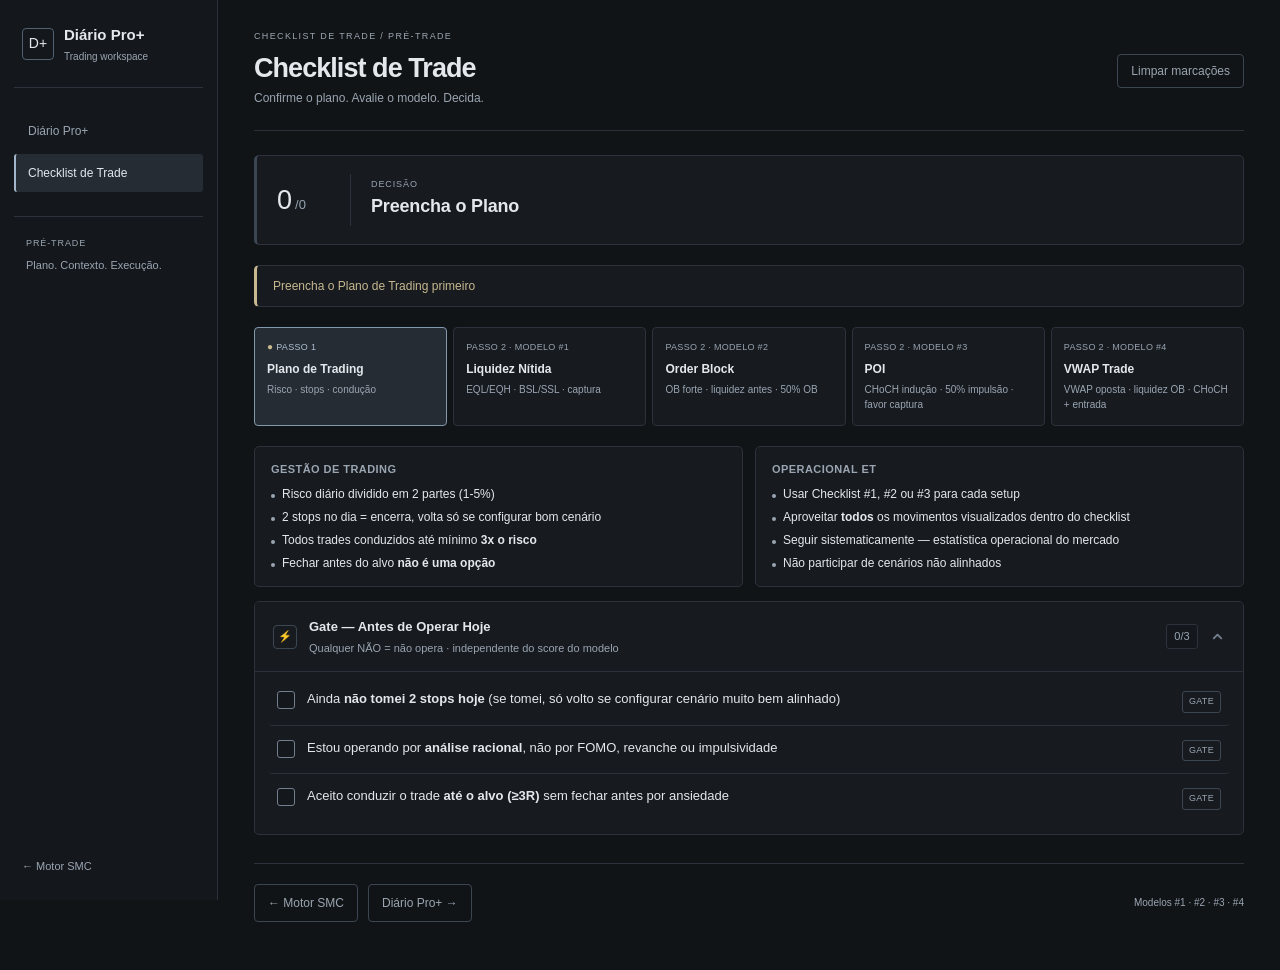
==== commit f778f3aa: "Consolidate checklists as Checklist de Trade" ====
--- a/checklist-pro.html
+++ b/checklist-pro.html
@@ -2,898 +2,27 @@
 <html lang="pt-BR">
 <head>
 <meta charset="UTF-8">
-<meta name="viewport" content="width=device-width, initial-scale=1.0">
-<title>Checklist Pro · Pré-trade</title>
+<meta name="viewport" content="width=device-width, initial-scale=1">
+<title>Checklist de Trade</title>
+<meta http-equiv="refresh" content="1;url=checklist.html">
+<link rel="canonical" href="checklist.html">
+<script>
+location.replace("checklist.html" + location.search + location.hash);
+</script>
 <style>
-:root {
-  --bg:        #080e1a;
-  --bg2:       #0d1627;
-  --surf:      #111c2e;
-  --surf2:     #162033;
-  --border:    rgba(255,255,255,0.07);
-  --border2:   rgba(255,255,255,0.13);
-  --text:      #e8f0fa;
-  --muted:     #6a80a0;
-  --dim:       #3a4f6e;
-
-  --blue:      #3b9eff;
-  --blue-s:    rgba(59,158,255,0.13);
-  --blue-g:    rgba(59,158,255,0.22);
-
-  --green:     #22c97a;
-  --green-s:   rgba(34,201,122,0.13);
-  --green-g:   rgba(34,201,122,0.28);
-
-  --yellow:    #f5c842;
-  --yellow-s:  rgba(245,200,66,0.13);
-  --yellow-g:  rgba(245,200,66,0.25);
-
-  --red:       #ff4f4f;
-  --red-s:     rgba(255,79,79,0.13);
-  --red-g:     rgba(255,79,79,0.25);
-
-  --violet:    #a78bfa;
-  --violet-s:  rgba(167,139,250,0.13);
-
-  --orange:    #fb923c;
-  --orange-s:  rgba(251,146,60,0.13);
-
-  --teal:      #2dd4bf;
-  --teal-s:    rgba(45,212,191,0.13);
-  --teal-g:    rgba(45,212,191,0.22);
-
-  --r: 12px;
-  --rs: 8px;
-}
-
-*{box-sizing:border-box;margin:0;padding:0;}
-
-body{
-  background:var(--bg);
-  color:var(--text);
-  font-family:Inter,"Segoe UI",Arial,sans-serif;
-  font-size:14px;
-  line-height:1.5;
-  min-height:100vh;
-  background-image:
-    radial-gradient(ellipse 80% 50% at 15% -5%, rgba(59,158,255,0.055) 0%,transparent 60%),
-    radial-gradient(ellipse 60% 40% at 85% 105%, rgba(34,201,122,0.035) 0%,transparent 55%);
-}
-
-.shell{max-width:820px;margin:0 auto;padding:28px 16px 80px;}
-
-/* ── Header ── */
-.hdr{display:flex;align-items:flex-start;justify-content:space-between;gap:16px;margin-bottom:24px;}
-.brand .eye{font-size:.68rem;font-weight:800;letter-spacing:.14em;text-transform:uppercase;color:var(--blue);}
-h1{font-size:clamp(1.4rem,3.2vw,2rem);font-weight:800;letter-spacing:-.02em;line-height:1.1;
-  background:linear-gradient(135deg,#e8f0fa 0%,#7db8ff 100%);
-  -webkit-background-clip:text;-webkit-text-fill-color:transparent;background-clip:text;}
-.hdr-sub{font-size:.8rem;color:var(--muted);margin-top:3px;}
-.hdr-btns{display:flex;gap:8px;align-items:center;flex-shrink:0;margin-top:4px;}
-.btn{display:inline-flex;align-items:center;gap:6px;padding:7px 14px;border-radius:var(--rs);
-  font-size:.82rem;font-weight:600;cursor:pointer;border:1px solid var(--border2);
-  background:var(--surf2);color:var(--muted);transition:all .18s;}
-.btn:hover{color:var(--text);border-color:var(--blue);background:var(--blue-s);}
-.btn-ghost{background:transparent;border-color:transparent;}
-.btn-ghost:hover{border-color:var(--border2);background:var(--surf2);}
-
-/* ── Verdict ── */
-.verdict{
-  display:flex;align-items:center;gap:18px;
-  padding:18px 22px;border-radius:var(--r);border:1px solid var(--border);
-  background:var(--surf);margin-bottom:20px;transition:all .4s;position:relative;overflow:hidden;
-}
-.verdict::before{content:'';position:absolute;inset:0;opacity:0;transition:opacity .4s;pointer-events:none;}
-.verdict.go{border-color:var(--green);box-shadow:0 0 36px var(--green-g);}
-.verdict.go::before{background:radial-gradient(ellipse at left,rgba(34,201,122,.07),transparent 70%);opacity:1;}
-.verdict.wait{border-color:var(--yellow);box-shadow:0 0 36px var(--yellow-g);}
-.verdict.wait::before{background:radial-gradient(ellipse at left,rgba(245,200,66,.07),transparent 70%);opacity:1;}
-.verdict.stop{border-color:var(--red);box-shadow:0 0 36px var(--red-g);}
-.verdict.stop::before{background:radial-gradient(ellipse at left,rgba(255,79,79,.07),transparent 70%);opacity:1;}
-
-.v-ring{position:relative;width:64px;height:64px;flex-shrink:0;}
-.v-ring svg{transform:rotate(-90deg);width:64px;height:64px;}
-.v-ring circle{fill:none;stroke-width:5;}
-.rg-bg{stroke:var(--border2);}
-.rg-fill{stroke:var(--muted);stroke-linecap:round;transition:stroke-dashoffset .6s cubic-bezier(.4,0,.2,1),stroke .4s;}
-.verdict.go .rg-fill{stroke:var(--green);}
-.verdict.wait .rg-fill{stroke:var(--yellow);}
-.verdict.stop .rg-fill{stroke:var(--red);}
-.v-num{position:absolute;inset:0;display:flex;flex-direction:column;align-items:center;justify-content:center;line-height:1;}
-.v-num .n{font-size:1.15rem;font-weight:800;}
-.v-num .d{font-size:.62rem;color:var(--muted);margin-top:1px;}
-
-.v-body{flex:1;position:relative;}
-.v-lbl{font-size:.65rem;font-weight:800;letter-spacing:.12em;text-transform:uppercase;color:var(--muted);margin-bottom:2px;}
-.v-txt{font-size:1.25rem;font-weight:800;letter-spacing:-.01em;transition:color .4s;}
-.verdict.go .v-txt{color:var(--green);}
-.verdict.wait .v-txt{color:var(--yellow);}
-.verdict.stop .v-txt{color:var(--red);}
-.v-sub{font-size:.78rem;color:var(--muted);margin-top:2px;}
-.v-icon{font-size:2rem;line-height:1;flex-shrink:0;}
-
-.veto-bar{
-  display:none;align-items:center;gap:10px;
-  margin-top:10px;padding:10px 14px;border-radius:var(--rs);
-  background:var(--red-s);border:1px solid rgba(255,79,79,.3);
-  font-size:.8rem;color:#ff8080;font-weight:600;
-}
-.veto-bar.show{display:flex;}
-
-/* ── Plano warning ── */
-.plano-warn{
-  display:flex;align-items:center;gap:14px;
-  padding:14px 18px;margin-bottom:14px;
-  border-radius:var(--r);border:1px solid var(--yellow);
-  background:linear-gradient(135deg,rgba(245,200,66,.08),rgba(245,200,66,.03));
-  box-shadow:0 0 24px var(--yellow-g);
-  animation:pulseWarn 2.4s ease-in-out infinite;
-}
-.plano-warn.hide{display:none;}
-.pw-icon{font-size:1.6rem;line-height:1;flex-shrink:0;}
-.pw-body{display:flex;flex-direction:column;gap:2px;font-size:.85rem;}
-.pw-body strong{color:var(--yellow);font-size:.92rem;}
-.pw-body span{color:var(--muted);font-size:.78rem;}
-.pw-body b{color:var(--yellow);font-weight:700;}
-
-@keyframes pulseWarn{
-  0%,100%{box-shadow:0 0 18px rgba(245,200,66,.18);}
-  50%{box-shadow:0 0 32px rgba(245,200,66,.38);}
-}
-
-/* ── Model tabs ── */
-.model-tabs{display:flex;gap:8px;margin-bottom:16px;flex-wrap:wrap;}
-.mtab.gate-tab{border-color:rgba(59,158,255,.3);background:rgba(59,158,255,.04);}
-.mtab.gate-tab:hover{border-color:var(--blue);background:rgba(59,158,255,.08);}
-.mtab.gate-tab.active{border-color:var(--blue);background:var(--blue-s);box-shadow:0 0 20px var(--blue-g);}
-.mtab.gate-tab.active .mtab-num{color:var(--blue);}
-.mtab.gate-tab.gate-done{border-color:var(--blue);background:rgba(59,158,255,.05);}
-.mtab.gate-tab.gate-done .mtab-num{color:var(--blue);}
-.mtab-flag{display:inline-block;color:var(--yellow);font-size:1rem;line-height:0;animation:blink 1.2s ease-in-out infinite;}
-.mtab.gate-tab.gate-done .mtab-flag{color:var(--blue);animation:none;font-size:.8rem;}
-.mtab.gate-tab.gate-done .mtab-flag::before{content:'✓ ';}
-
-@keyframes blink{0%,100%{opacity:1;}50%{opacity:.3;}}
-
-.mtab{
-  flex:1;min-width:140px;
-  padding:12px 16px;border-radius:var(--r);
-  border:1px solid var(--border);background:var(--surf);
-  cursor:pointer;transition:all .2s;text-align:center;
-}
-.mtab:hover{border-color:var(--border2);background:var(--surf2);}
-.mtab.active{border-color:var(--blue);background:var(--blue-s);box-shadow:0 0 20px var(--blue-g);}
-.mtab-num{font-size:.65rem;font-weight:800;letter-spacing:.1em;text-transform:uppercase;color:var(--muted);margin-bottom:3px;}
-.mtab.active .mtab-num{color:var(--blue);}
-.mtab-title{font-size:.88rem;font-weight:700;color:var(--text);}
-.mtab-sub{font-size:.72rem;color:var(--muted);margin-top:2px;}
-
-/* ── Panels ── */
-.panel{display:none;}
-.panel.active{display:block;}
-
-/* ── Block cards ── */
-.blocks{display:flex;flex-direction:column;gap:12px;}
-
-.block{border-radius:var(--r);border:1px solid var(--border);background:var(--surf);overflow:hidden;transition:border-color .3s;}
-.block:hover{border-color:var(--border2);}
-.block.gate{border-color:rgba(59,158,255,.22);}
-.block.gate .bhead{background:rgba(59,158,255,.05);}
-
-.bhead{
-  display:flex;align-items:center;gap:12px;padding:13px 17px;
-  cursor:pointer;user-select:none;background:var(--surf2);transition:background .18s;
-}
-.bhead:hover{background:rgba(255,255,255,.035);}
-
-.bnum{
-  width:24px;height:24px;border-radius:50%;
-  background:var(--bg2);border:1px solid var(--border2);
-  display:flex;align-items:center;justify-content:center;
-  font-size:.7rem;font-weight:800;color:var(--muted);flex-shrink:0;transition:all .3s;
-}
-.block.done .bnum{background:var(--surf2);border-color:var(--text);color:var(--text);}
-.block.gate .bnum{background:var(--blue-s);border-color:var(--blue);color:var(--blue);}
-
-.btitle-w{flex:1;}
-.btitle{font-weight:700;font-size:.88rem;}
-.bsub{font-size:.72rem;color:var(--muted);margin-top:1px;}
-
-.bprog{display:flex;align-items:center;gap:7px;flex-shrink:0;}
-.dots{display:flex;gap:3px;}
-.dot{width:6px;height:6px;border-radius:50%;background:var(--border2);transition:all .22s;}
-.dot.on{background:var(--text);}
-.block.gate .dot.on{background:var(--text);}
-
-.bbadge{
-  font-size:.7rem;font-weight:700;color:var(--muted);
-  background:var(--bg2);border:1px solid var(--border);
-  border-radius:20px;padding:2px 7px;min-width:32px;text-align:center;transition:all .3s;
-}
-.block.done .bbadge{color:var(--text);border-color:var(--border2);background:var(--surf2);}
-
-.chev{color:var(--dim);transition:transform .22s;flex-shrink:0;}
-.block.open .chev{transform:rotate(180deg);}
-
-.bbody{display:none;padding:5px 17px 14px;border-top:1px solid var(--border);}
-.block.open .bbody{display:block;animation:fadeIn .2s ease;}
-
-@keyframes fadeIn{from{opacity:0;transform:translateY(-5px);}to{opacity:1;transform:translateY(0);}}
-
-/* ── Items ── */
-.item{
-  display:flex;align-items:flex-start;gap:11px;
-  padding:9px 8px;border-bottom:1px solid var(--border);
-  cursor:pointer;border-radius:6px;margin:0 -4px;transition:background .15s;
-}
-.item:last-child{border-bottom:none;}
-.item:hover{background:rgba(255,255,255,.022);}
-
-.cb{
-  width:19px;height:19px;border-radius:5px;
-  border:2px solid var(--dim);background:var(--bg2);
-  flex-shrink:0;margin-top:1px;
-  display:flex;align-items:center;justify-content:center;transition:all .2s;
-}
-.item.chk .cb{background:var(--text);border-color:var(--text);}
-.gate .item.chk .cb{background:var(--text);border-color:var(--text);}
-.cb::after{
-  content:'';width:5px;height:8px;
-  border:2px solid var(--bg);border-top:none;border-left:none;
-  transform:rotate(45deg) scale(0);transition:transform .15s cubic-bezier(.34,1.56,.64,1);
-  margin-top:-2px;
-}
-.item.chk .cb::after{transform:rotate(45deg) scale(1);}
-.gate .item.chk .cb::after{border-color:var(--bg);}
-
-.itext{flex:1;font-size:.855rem;color:var(--text);line-height:1.45;}
-.item.chk .itext{color:var(--muted);text-decoration:line-through;text-decoration-color:var(--dim);}
-
-.tag{
-  font-size:.62rem;font-weight:700;letter-spacing:.07em;text-transform:uppercase;
-  padding:2px 7px;border-radius:20px;flex-shrink:0;margin-top:2px;
-  background:transparent;color:var(--muted);border:1px solid var(--border2);
-}
-.tr{color:#ff8a8a;border-color:rgba(255,79,79,.25);}
-.tv{color:var(--blue);border-color:rgba(59,158,255,.3);}
-.tt{color:var(--teal);border-color:rgba(45,212,191,.3);}
-.tg, .ty, .tb, .to{color:var(--muted);border-color:var(--border2);}
-
-/* bonus item */
-.item.bonus .itext::before{
-  content:'★ ';font-size:.75rem;color:var(--yellow);margin-right:2px;
-}
-.item.bonus .cb{border-color:var(--yellow);border-style:dashed;}
-.item.bonus.chk .cb{background:var(--yellow-s);border-color:var(--yellow);border-style:solid;box-shadow:0 0 8px rgba(245,200,66,.35);}
-.item.bonus.chk .cb::after{border-color:var(--yellow);}
-
-/* static warning item */
-.warn-item{
-  padding:8px 8px;border-bottom:1px solid var(--border);
-  font-size:.855rem;color:var(--muted);line-height:1.45;
-}
-.warn-item:last-child{border-bottom:none;}
-
-/* ── Gestao panel ── */
-.gestao-grid{display:grid;grid-template-columns:1fr 1fr;gap:12px;margin-bottom:14px;}
-@media(max-width:500px){.gestao-grid{grid-template-columns:1fr;}}
-
-.gestao-card{
-  padding:14px 16px;border-radius:var(--r);
-  border:1px solid var(--border);background:var(--surf2);
-}
-.gc-title{font-size:.8rem;font-weight:700;color:var(--muted);text-transform:uppercase;letter-spacing:.08em;margin-bottom:8px;}
-.gc-list{display:flex;flex-direction:column;gap:5px;font-size:.82rem;color:var(--text);}
-.gc-item{display:flex;gap:7px;align-items:baseline;}
-.gc-dot{width:4px;height:4px;border-radius:50%;background:var(--muted);flex-shrink:0;margin-top:6px;}
-
-/* ── Legend ── */
-.legend{display:flex;gap:8px;margin-top:22px;flex-wrap:wrap;}
-.li{
-  display:flex;align-items:center;gap:7px;padding:8px 11px;
-  border-radius:var(--rs);border:1px solid var(--border);background:var(--surf);flex:1;min-width:130px;
-}
-.ld{width:9px;height:9px;border-radius:50%;flex-shrink:0;}
-.lt{font-size:.76rem;}
-.lr{font-weight:700;}
-.ll{color:var(--muted);margin-left:2px;}
-
-/* ── Footer ── */
-.foot{margin-top:28px;display:flex;align-items:center;justify-content:center;gap:10px;flex-wrap:wrap;}
-.foot-btn{
-  display:inline-flex;align-items:center;gap:6px;
-  padding:8px 16px;border-radius:var(--rs);
-  font-size:.82rem;font-weight:600;text-decoration:none;
-  border:1px solid var(--border2);background:var(--surf2);color:var(--muted);
-  transition:all .18s;
-}
-.foot-btn:hover{color:var(--text);border-color:var(--blue);background:var(--blue-s);}
-.foot-label{font-size:.72rem;color:var(--dim);}
-
-@keyframes pulse{0%{transform:scale(1);}40%{transform:scale(1.07);}100%{transform:scale(1);}}
-.pulse{animation:pulse .32s ease;}
+:root { color-scheme: dark; }
+body { margin: 0; min-height: 100vh; display: grid; place-items: center; background: #111417; color: #e4e8ed; font-family: "Segoe UI", Arial, sans-serif; }
+main { max-width: 420px; padding: 24px; }
+h1 { font-size: 24px; font-weight: 600; }
+p { color: #9aa5b1; line-height: 1.6; }
+a { color: #d2dfed; }
 </style>
-<link rel="stylesheet" href="checklist-pro.css">
 </head>
-<body class="checklist-pro">
-<aside class="cp-sidebar"><a class="cp-brand" href="diario-pro-plus.html"><span class="cp-mark">D+</span><span>Diário Pro+<small>Trading workspace</small></span></a><nav aria-label="Navegação principal"><a href="diario-pro-plus.html">Diário Pro+</a><a href="checklist.html">Checklist original</a><a href="checklist-pro.html" aria-current="page">Checklist Pro</a></nav><p class="cp-side-note">PRÉ-TRADE<span>Plano. Contexto. Execução.</span></p><a class="cp-back" href="index.html">← Motor SMC</a></aside>
-<main class="shell" id="checklistMain">
-
-  <!-- Header -->
-  <div class="hdr">
-    <div class="brand">
-      <p class="eye">CHECKLIST PRO / PRÉ-TRADE</p>
-      <h1>Checklist Pro</h1><p class="hdr-sub">Confirme o plano. Avalie o modelo. Decida.</p>
-    </div>
-    <div class="hdr-btns">
-      <button class="btn btn-ghost" id="btnReset">Limpar marcações</button>
-    </div>
-  </div>
-
-  <!-- Verdict -->
-  <div class="verdict" id="vcard" role="status" aria-live="polite">
-    <div class="v-ring">
-      <svg viewBox="0 0 64 64">
-        <circle class="rg-bg" cx="32" cy="32" r="27"/>
-        <circle class="rg-fill" cx="32" cy="32" r="27" id="ring"
-          stroke-dasharray="169.6" stroke-dashoffset="169.6"/>
-      </svg>
-      <div class="v-num"><span class="n" id="snum">0</span><span class="d" id="sden">/0</span></div>
-    </div>
-    <div class="v-body">
-      <p class="v-lbl">Decisão</p>
-      <p class="v-txt" id="vtxt">Selecione um modelo</p>
-      <p class="v-sub" id="vsub">Modelo #1, #2, #3 ou #4</p>
-    </div>
-    <div class="v-icon" id="vicon">📋</div>
-  </div>
-  <div class="veto-bar" id="vetoBar">
-    Gate de gestão não confirmado — <strong>NÃO OPERA</strong> independente do score.
-  </div>
-
-  <!-- Plano warning banner -->
-  <div class="plano-warn" id="planoWarn">
-    <div class="pw-icon">⚠️</div>
-    <div class="pw-body">
-      <strong>Preencha o Plano de Trading primeiro</strong>
-    </div>
-  </div>
-
-  <!-- Model tabs -->
-  <div class="model-tabs">
-    <div class="mtab gate-tab" data-model="g" onclick="switchModel('g')">
-      <div class="mtab-num"><span class="mtab-flag" id="planoFlag">●</span> Passo 1</div>
-      <div class="mtab-title">Plano de Trading</div>
-      <div class="mtab-sub">Risco · stops · condução</div>
-    </div>
-    <div class="mtab" data-model="1" onclick="switchModel(1)">
-      <div class="mtab-num">Passo 2 · Modelo #1</div>
-      <div class="mtab-title">Liquidez Nítida</div>
-      <div class="mtab-sub">EQL/EQH · BSL/SSL · captura</div>
-    </div>
-    <div class="mtab" data-model="2" onclick="switchModel(2)">
-      <div class="mtab-num">Passo 2 · Modelo #2</div>
-      <div class="mtab-title">Order Block</div>
-      <div class="mtab-sub">OB forte · liquidez antes · 50% OB</div>
-    </div>
-    <div class="mtab" data-model="3" onclick="switchModel(3)">
-      <div class="mtab-num">Passo 2 · Modelo #3</div>
-      <div class="mtab-title">POI</div>
-      <div class="mtab-sub">CHoCH indução · 50% impulsão · favor captura</div>
-    </div>
-    <div class="mtab" data-model="4" onclick="switchModel(4)">
-      <div class="mtab-num">Passo 2 · Modelo #4</div>
-      <div class="mtab-title">VWAP Trade</div>
-      <div class="mtab-sub">VWAP oposta · liquidez OB · CHoCH + entrada</div>
-    </div>
-  </div>
-
-  <!-- ═══ PANEL 1 ═══ -->
-  <div class="panel" id="panel-1">
-    <div class="blocks">
-
-      <div class="block open" data-block="1-1" data-max="2">
-        <div class="bhead" onclick="toggleBlock(this)">
-          <div class="bnum">1</div>
-          <div class="btitle-w">
-            <div class="btitle">Liquidez Nítida Identificada</div>
-            <div class="bsub">EQL, EQH, BSL, SSL, SH, SL — quanto mais nítida melhor</div>
-          </div>
-          <div class="bprog"><div class="dots" id="d-1-1"></div><div class="bbadge" id="b-1-1">0/2</div></div>
-          <svg class="chev" width="15" height="15" viewBox="0 0 16 16" fill="none">
-            <path d="M4 6l4 4 4-4" stroke="currentColor" stroke-width="2" stroke-linecap="round" stroke-linejoin="round"/>
-          </svg>
-        </div>
-        <div class="bbody">
-          <div class="item" onclick="toggleItem(this)">
-            <div class="cb"></div>
-            <div class="itext">Liquidez <strong>nítida visível</strong> no gráfico — EQL ou EQH claros (suporte/resistência tocado múltiplas vezes)</div>
-            <span class="tag tg">Crítico</span>
-          </div>
-          <div class="item" onclick="toggleItem(this)">
-            <div class="cb"></div>
-            <div class="itext">Tipo de liquidez identificado: BSL (Buy-Side) ou SSL (Sell-Side) ou SH/SL estrutural</div>
-            <span class="tag tb">Estrutura</span>
-          </div>
-        </div>
-      </div>
-
-      <div class="block" data-block="1-2" data-max="2">
-        <div class="bhead" onclick="toggleBlock(this)">
-          <div class="bnum">2</div>
-          <div class="btitle-w">
-            <div class="btitle">Captura de Liquidez Expressiva</div>
-            <div class="bsub">CHoCH em posição de captura = genuíno · CHoCH após = possível</div>
-          </div>
-          <div class="bprog"><div class="dots" id="d-1-2"></div><div class="bbadge" id="b-1-2">0/2</div></div>
-          <svg class="chev" width="15" height="15" viewBox="0 0 16 16" fill="none">
-            <path d="M4 6l4 4 4-4" stroke="currentColor" stroke-width="2" stroke-linecap="round" stroke-linejoin="round"/>
-          </svg>
-        </div>
-        <div class="bbody">
-          <div class="item" onclick="toggleItem(this)">
-            <div class="cb"></div>
-            <div class="itext">A liquidez foi <strong>capturada expressivamente</strong> — movimento forte que limpou o nível</div>
-            <span class="tag tg">Crítico</span>
-          </div>
-          <div class="item" onclick="toggleItem(this)">
-            <div class="cb"></div>
-            <div class="itext">CHoCH ocorreu <strong>em posição de captura</strong> (desenvolvimento genuíno) — não apenas depois</div>
-            <span class="tag tg">Crítico</span>
-          </div>
-        </div>
-      </div>
-
-      <div class="block" data-block="1-3" data-max="1">
-        <div class="bhead" onclick="toggleBlock(this)">
-          <div class="bnum">3</div>
-          <div class="btitle-w">
-            <div class="btitle">Divergência RSI na Captura</div>
-            <div class="bsub">★ Bônus — melhora o cenário, não obrigatório</div>
-          </div>
-          <div class="bprog"><div class="dots" id="d-1-3"></div><div class="bbadge" id="b-1-3">0/1</div></div>
-          <svg class="chev" width="15" height="15" viewBox="0 0 16 16" fill="none">
-            <path d="M4 6l4 4 4-4" stroke="currentColor" stroke-width="2" stroke-linecap="round" stroke-linejoin="round"/>
-          </svg>
-        </div>
-        <div class="bbody">
-          <div class="item bonus" onclick="toggleItem(this)">
-            <div class="cb"></div>
-            <div class="itext">Divergência no RSI na captura — preço renova extrema mas RSI não renova (força relativa fraquejando)</div>
-            <span class="tag ty">Bônus</span>
-          </div>
-        </div>
-      </div>
-
-      <div class="block" data-block="1-4" data-max="2">
-        <div class="bhead" onclick="toggleBlock(this)">
-          <div class="bnum">4</div>
-          <div class="btitle-w">
-            <div class="btitle">CHoCH de Qualidade + Entrada</div>
-            <div class="bsub">Fechamento de candle · intencionalidade · OB ou 50%</div>
-          </div>
-          <div class="bprog"><div class="dots" id="d-1-4"></div><div class="bbadge" id="b-1-4">0/2</div></div>
-          <svg class="chev" width="15" height="15" viewBox="0 0 16 16" fill="none">
-            <path d="M4 6l4 4 4-4" stroke="currentColor" stroke-width="2" stroke-linecap="round" stroke-linejoin="round"/>
-          </svg>
-        </div>
-        <div class="bbody">
-          <div class="item" onclick="toggleItem(this)">
-            <div class="cb"></div>
-            <div class="itext">CHoCH com <strong>fechamento de candle</strong> acima/abaixo dos pavios — não apenas wick (maior qualidade)</div>
-            <span class="tag tg">Crítico</span>
-          </div>
-          <div class="item" onclick="toggleItem(this)">
-            <div class="cb"></div>
-            <div class="itext">Impulsão do CHoCH mostra <strong>intencionalidade</strong> — candles cheios, direcional, ineficiência gerada</div>
-            <span class="tag ty">Confirmação</span>
-          </div>
-        </div>
-      </div>
-
-      <div class="block" data-block="1-5" data-max="1">
-        <div class="bhead" onclick="toggleBlock(this)">
-          <div class="bnum">5</div>
-          <div class="btitle-w">
-            <div class="btitle">Ponto de Entrada</div>
-            <div class="bsub">Região de OB · 50% se sem OB</div>
-          </div>
-          <div class="bprog"><div class="dots" id="d-1-5"></div><div class="bbadge" id="b-1-5">0/1</div></div>
-          <svg class="chev" width="15" height="15" viewBox="0 0 16 16" fill="none">
-            <path d="M4 6l4 4 4-4" stroke="currentColor" stroke-width="2" stroke-linecap="round" stroke-linejoin="round"/>
-          </svg>
-        </div>
-        <div class="bbody">
-          <div class="item" onclick="toggleItem(this)">
-            <div class="cb"></div>
-            <div class="itext">Entrada na <strong>região do OB</strong> (início ou 50%), ou no 50% do movimento se sem OB mas outros pontos muito alinhados</div>
-            <span class="tag tg">Crítico</span>
-          </div>
-        </div>
-      </div>
-
-    </div>
-  </div>
-
-  <!-- ═══ PANEL 2 ═══ -->
-  <div class="panel" id="panel-2">
-    <div class="blocks">
-
-      <div class="block open" data-block="2-1" data-max="3">
-        <div class="bhead" onclick="toggleBlock(this)">
-          <div class="bnum">1</div>
-          <div class="btitle-w">
-            <div class="btitle">Order Block Forte</div>
-            <div class="bsub">Ineficiência gerada · engolfado · TF maior</div>
-          </div>
-          <div class="bprog"><div class="dots" id="d-2-1"></div><div class="bbadge" id="b-2-1">0/3</div></div>
-          <svg class="chev" width="15" height="15" viewBox="0 0 16 16" fill="none">
-            <path d="M4 6l4 4 4-4" stroke="currentColor" stroke-width="2" stroke-linecap="round" stroke-linejoin="round"/>
-          </svg>
-        </div>
-        <div class="bbody">
-          <div class="item" onclick="toggleItem(this)">
-            <div class="cb"></div>
-            <div class="itext">OB <strong>gera ineficiência</strong> após o bloco — região muito mais forte</div>
-            <span class="tag tg">Forte</span>
-          </div>
-          <div class="item" onclick="toggleItem(this)">
-            <div class="cb"></div>
-            <div class="itext">OB é <strong>engolfado</strong> (último candle antes do impulso é engolfado) — região muito mais forte</div>
-            <span class="tag tg">Forte</span>
-          </div>
-          <div class="item" onclick="toggleItem(this)">
-            <div class="cb"></div>
-            <div class="itext">OB em <strong>TF maior</strong> (4h, 1h, 15m ou 5m conforme o mercado) — mais vantajoso</div>
-            <span class="tag ty">Qualidade</span>
-          </div>
-        </div>
-      </div>
-
-      <div class="block" data-block="2-2" data-max="2">
-        <div class="bhead" onclick="toggleBlock(this)">
-          <div class="bnum">2</div>
-          <div class="btitle-w">
-            <div class="btitle">Criação de Liquidez Antes do OB</div>
-            <div class="bsub">$$$ criado acima/abaixo antes de mitigar o bloco</div>
-          </div>
-          <div class="bprog"><div class="dots" id="d-2-2"></div><div class="bbadge" id="b-2-2">0/2</div></div>
-          <svg class="chev" width="15" height="15" viewBox="0 0 16 16" fill="none">
-            <path d="M4 6l4 4 4-4" stroke="currentColor" stroke-width="2" stroke-linecap="round" stroke-linejoin="round"/>
-          </svg>
-        </div>
-        <div class="bbody">
-          <div class="item" onclick="toggleItem(this)">
-            <div class="cb"></div>
-            <div class="itext"><strong>Liquidez criada</strong> antes de o preço retornar ao OB — $$$ acumulados acima (compra) ou abaixo (venda)</div>
-            <span class="tag tg">Crítico</span>
-          </div>
-          <div class="item" onclick="toggleItem(this)">
-            <div class="cb"></div>
-            <div class="itext">O preço <strong>limpou essa liquidez</strong> e então retornou para o OB (ou está retornando)</div>
-            <span class="tag tg">Crítico</span>
-          </div>
-        </div>
-      </div>
-
-      <div class="block" data-block="2-3" data-max="1">
-        <div class="bhead" onclick="toggleBlock(this)">
-          <div class="bnum">3</div>
-          <div class="btitle-w">
-            <div class="btitle">Entrada no OB</div>
-            <div class="bsub">Início do bloco ou nos 50%</div>
-          </div>
-          <div class="bprog"><div class="dots" id="d-2-3"></div><div class="bbadge" id="b-2-3">0/1</div></div>
-          <svg class="chev" width="15" height="15" viewBox="0 0 16 16" fill="none">
-            <path d="M4 6l4 4 4-4" stroke="currentColor" stroke-width="2" stroke-linecap="round" stroke-linejoin="round"/>
-          </svg>
-        </div>
-        <div class="bbody">
-          <div class="item" onclick="toggleItem(this)">
-            <div class="cb"></div>
-            <div class="itext">Entrada no <strong>início do OB</strong> ou nos <strong>50% do bloco</strong> — zona de localização ideal</div>
-            <span class="tag tg">Crítico</span>
-          </div>
-        </div>
-      </div>
-
-    </div>
-  </div>
-
-  <!-- ═══ PANEL 3 ═══ -->
-  <div class="panel" id="panel-3">
-    <div class="blocks">
-
-      <div class="block open" data-block="3-1" data-max="2">
-        <div class="bhead" onclick="toggleBlock(this)">
-          <div class="bnum">1</div>
-          <div class="btitle-w">
-            <div class="btitle">POI — CHoCH de Indução Confirmado</div>
-            <div class="bsub">CHoCH de compra ou de venda com intencionalidade - contrario a captura</div>
-          </div>
-          <div class="bprog"><div class="dots" id="d-3-1"></div><div class="bbadge" id="b-3-1">0/2</div></div>
-          <svg class="chev" width="15" height="15" viewBox="0 0 16 16" fill="none">
-            <path d="M4 6l4 4 4-4" stroke="currentColor" stroke-width="2" stroke-linecap="round" stroke-linejoin="round"/>
-          </svg>
-        </div>
-        <div class="bbody">
-          <div class="item" onclick="toggleItem(this)">
-            <div class="cb"></div>
-            <div class="itext"><strong>CHoCH de indução</strong> formado — quebra de topo ou fundo válido </div>
-            <span class="tag tg">Crítico</span>
-          </div>
-          <div class="item" onclick="toggleItem(this)">
-            <div class="cb"></div>
-            <div class="itext">Impulsão que quebra o CHoCH tem <strong>interesse</strong> — candles cheios, direcional, gerou ineficiência</div>
-            <span class="tag ty">Qualidade</span>
-          </div>
-        </div>
-      </div>
-
-      <div class="block" data-block="3-2" data-max="2">
-        <div class="bhead" onclick="toggleBlock(this)">
-          <div class="bnum">2</div>
-          <div class="btitle-w">
-            <div class="btitle">Região dos 50% da Impulsão</div>
-            <div class="bsub">Zona de compra ou venda nos 50% da última impulsão</div>
-          </div>
-          <div class="bprog"><div class="dots" id="d-3-2"></div><div class="bbadge" id="b-3-2">0/2</div></div>
-          <svg class="chev" width="15" height="15" viewBox="0 0 16 16" fill="none">
-            <path d="M4 6l4 4 4-4" stroke="currentColor" stroke-width="2" stroke-linecap="round" stroke-linejoin="round"/>
-          </svg>
-        </div>
-        <div class="bbody">
-          <div class="item" onclick="toggleItem(this)">
-            <div class="cb"></div>
-            <div class="itext">Zona de entrada <strong>acima dos 50%</strong> da última impulsão (compra) ou <strong>abaixo dos 50%</strong> (venda)</div>
-            <span class="tag tg">Crítico</span>
-          </div>
-          <div class="item bonus" onclick="toggleItem(this)">
-            <div class="cb"></div>
-            <div class="itext">Entrada está <strong>a favor da última captura de liquidez</strong> — setup de maior qualidade</div>
-            <span class="tag ty">Bônus</span>
-          </div>
-        </div>
-      </div>
-
-      <div class="block">
-        <div class="bhead" onclick="toggleBlock(this)">
-          <div class="bnum">3</div>
-          <div class="btitle-w">
-            <div class="btitle">Invalidações</div>
-            <div class="bsub">Condições que tornam o modelo inválido</div>
-          </div>
-          <svg class="chev" width="15" height="15" viewBox="0 0 16 16" fill="none">
-            <path d="M4 6l4 4 4-4" stroke="currentColor" stroke-width="2" stroke-linecap="round" stroke-linejoin="round"/>
-          </svg>
-        </div>
-        <div class="bbody">
-          <div class="warn-item"><strong>NÃO</strong> está em cima de nível de suporte ou resistência — se estiver, setup <strong>inválido</strong></div>
-          <div class="warn-item"><strong>NÃO</strong> está em zona de oferta (compra) ou demanda (venda) contrária que bloqueie o movimento</div>
-        </div>
-      </div>
-
-    </div>
-  </div>
-
-  <!-- ═══ PANEL 4 — VWAP ═══ -->
-  <div class="panel" id="panel-4">
-    <div class="blocks">
-
-      <div class="block open" data-block="4-1" data-max="2">
-        <div class="bhead" onclick="toggleBlock(this)">
-          <div class="bnum">1</div>
-          <div class="btitle-w">
-            <div class="btitle">Contexto VWAP</div>
-            <div class="bsub">VWAP oposta ≥2R da entrada · VWAP operacional visível</div>
-          </div>
-          <div class="bprog"><div class="dots" id="d-4-1"></div><div class="bbadge" id="b-4-1">0/2</div></div>
-          <svg class="chev" width="15" height="15" viewBox="0 0 16 16" fill="none">
-            <path d="M4 6l4 4 4-4" stroke="currentColor" stroke-width="2" stroke-linecap="round" stroke-linejoin="round"/>
-          </svg>
-        </div>
-        <div class="bbody">
-          <div class="item" onclick="toggleItem(this)">
-            <div class="cb"></div>
-            <div class="itext">VWAP oposta (alvo) está <strong>a pelo menos 2R</strong> de distância da entrada — espaço suficiente para conduzir</div>
-            <span class="tag tt">Crítico</span>
-          </div>
-          <div class="item" onclick="toggleItem(this)">
-            <div class="cb"></div>
-            <div class="itext">VWAP do <strong>TF operacional</strong> está visível e clara — ancoragem confiável (sessão, diária ou semanal)</div>
-            <span class="tag tt">Estrutura</span>
-          </div>
-        </div>
-      </div>
-
-      <div class="block" data-block="4-2" data-max="2">
-        <div class="bhead" onclick="toggleBlock(this)">
-          <div class="bnum">2</div>
-          <div class="btitle-w">
-            <div class="btitle">Captura de Liquidez Pré-VWAP</div>
-            <div class="bsub">Preço capturou OB ou fundo/topo interno antes de tocar na VWAP</div>
-          </div>
-          <div class="bprog"><div class="dots" id="d-4-2"></div><div class="bbadge" id="b-4-2">0/2</div></div>
-          <svg class="chev" width="15" height="15" viewBox="0 0 16 16" fill="none">
-            <path d="M4 6l4 4 4-4" stroke="currentColor" stroke-width="2" stroke-linecap="round" stroke-linejoin="round"/>
-          </svg>
-        </div>
-        <div class="bbody">
-          <div class="item" onclick="toggleItem(this)">
-            <div class="cb"></div>
-            <div class="itext">Preço <strong>capturou liquidez</strong> de OB ou fundo/topo interno <strong>antes</strong> de tocar na VWAP — não chegou direto</div>
-            <span class="tag tt">Crítico</span>
-          </div>
-          <div class="item bonus" onclick="toggleItem(this)">
-            <div class="cb"></div>
-            <div class="itext">Região de toque na VWAP tem <strong>confluência</strong> com zona de demanda/oferta ou OB — não é toque "no vazio"</div>
-            <span class="tag ty">Bônus</span>
-          </div>
-        </div>
-      </div>
-
-      <div class="block" data-block="4-3" data-max="3">
-        <div class="bhead" onclick="toggleBlock(this)">
-          <div class="bnum">3</div>
-          <div class="btitle-w">
-            <div class="btitle">Reação Pós-VWAP (CHoCH / FFFD)</div>
-            <div class="bsub">Fez CHoCH ou FFFD depois que tocou na VWAP · intencionalidade da reação</div>
-          </div>
-          <div class="bprog"><div class="dots" id="d-4-3"></div><div class="bbadge" id="b-4-3">0/3</div></div>
-          <svg class="chev" width="15" height="15" viewBox="0 0 16 16" fill="none">
-            <path d="M4 6l4 4 4-4" stroke="currentColor" stroke-width="2" stroke-linecap="round" stroke-linejoin="round"/>
-          </svg>
-        </div>
-        <div class="bbody">
-          <div class="item" onclick="toggleItem(this)">
-            <div class="cb"></div>
-            <div class="itext">Preço <strong>fez CHoCH</strong> ou <strong>FFFD</strong> após tocar na VWAP — ambos confirmam reação real (fechamento de candle ou rejeição decisiva)</div>
-            <span class="tag tt">Crítico</span>
-          </div>
-          <div class="item" onclick="toggleItem(this)">
-            <div class="cb"></div>
-            <div class="itext">Impulsão do CHoCH ou FFFD mostra <strong>intencionalidade</strong> — candles cheios, direcionais, ineficiência gerada na rejeição</div>
-            <span class="tag tt">Confirmação</span>
-          </div>
-          <div class="item bonus" onclick="toggleItem(this)">
-            <div class="cb"></div>
-            <div class="itext">Divergência no RSI na região do toque com VWAP — preço toca mas RSI não acompanha (força relativa fraquejando)</div>
-            <span class="tag ty">Bônus</span>
-          </div>
-        </div>
-      </div>
-
-      <div class="block" data-block="4-4" data-max="3">
-        <div class="bhead" onclick="toggleBlock(this)">
-          <div class="bnum">4</div>
-          <div class="btitle-w">
-            <div class="btitle">Tipo de Entrada</div>
-            <div class="bsub">CHoCH = libera direto · Toque / FFFD = exige confluências extras</div>
-          </div>
-          <div class="bprog"><div class="dots" id="d-4-4"></div><div class="bbadge" id="b-4-4">0/3</div></div>
-          <svg class="chev" width="15" height="15" viewBox="0 0 16 16" fill="none">
-            <path d="M4 6l4 4 4-4" stroke="currentColor" stroke-width="2" stroke-linecap="round" stroke-linejoin="round"/>
-          </svg>
-        </div>
-        <div class="bbody">
-          <div class="item" data-excl="vwap-choch" onclick="toggleItem(this)">
-            <div class="cb"></div>
-            <div class="itext">Entrada confirmada por <strong>CHoCH no TF menor</strong> após toque na VWAP — confirmação de quebra de estrutura</div>
-            <span class="tag tt">Crítico</span>
-          </div>
-          <div class="item" data-excl="vwap-choch" onclick="toggleItem(this)">
-            <div class="cb"></div>
-            <div class="itext">CHoCH mostra <strong>intencionalidade na quebra</strong> — candles cheios, direcionais, fechamento claro acima/abaixo</div>
-            <span class="tag tt">Confirmação</span>
-          </div>
-          <div class="item bonus" data-excl="vwap-fffd" onclick="toggleItem(this)">
-            <div class="cb"></div>
-            <div class="itext">Entrada foi <strong>direta no toque</strong> da VWAP ou por <strong>FFFD</strong> (sem CHoCH) — exige blocos 1+2+3 todos ✓ incluindo bônus</div>
-            <span class="tag ty">Toque/FFFD</span>
-          </div>
-        </div>
-      </div>
-
-      <div class="block">
-        <div class="bhead" onclick="toggleBlock(this)">
-          <div class="bnum">5</div>
-          <div class="btitle-w">
-            <div class="btitle">Invalidações</div>
-            <div class="bsub">Condições que tornam o trade com VWAP inválido</div>
-          </div>
-          <svg class="chev" width="15" height="15" viewBox="0 0 16 16" fill="none">
-            <path d="M4 6l4 4 4-4" stroke="currentColor" stroke-width="2" stroke-linecap="round" stroke-linejoin="round"/>
-          </svg>
-        </div>
-        <div class="bbody">
-          <div class="warn-item"><strong>NÃO</strong> operar se a VWAP oposta está a <strong>menos de 2R</strong> — sem espaço para condução</div>
-          <div class="warn-item"><strong>NÃO</strong> operar se o preço chegou na VWAP <strong>direto</strong> sem capturar liquidez antes — toque sem contexto</div>
-          <div class="warn-item"><strong>NÃO</strong> operar se não houve <strong>reação estrutural</strong> (CHoCH) após o toque — VWAP pode ser rompida</div>
-          <div class="warn-item"><strong>NÃO</strong> operar contra a <strong>tendência dominante</strong> do TF maior sem confluência extrema</div>
-        </div>
-      </div>
-
-    </div>
-  </div>
-
-  <!-- ═══ PANEL GESTÃO ═══ -->
-  <div class="panel" id="panel-g">
-    <div class="gestao-grid">
-      <div class="gestao-card">
-        <div class="gc-title">Gestão de Trading</div>
-        <div class="gc-list">
-          <div class="gc-item"><div class="gc-dot"></div><span>Risco diário dividido em 2 partes (1-5%)</span></div>
-          <div class="gc-item"><div class="gc-dot"></div><span>2 stops no dia = encerra, volta só se configurar bom cenário</span></div>
-          <div class="gc-item"><div class="gc-dot"></div><span>Todos trades conduzidos até mínimo <strong>3x o risco</strong></span></div>
-          <div class="gc-item"><div class="gc-dot"></div><span>Fechar antes do alvo <strong>não é uma opção</strong></span></div>
-        </div>
-      </div>
-      <div class="gestao-card">
-        <div class="gc-title">Operacional ET</div>
-        <div class="gc-list">
-          <div class="gc-item"><div class="gc-dot"></div><span>Usar Checklist #1, #2 ou #3 para cada setup</span></div>
-          <div class="gc-item"><div class="gc-dot"></div><span>Aproveitar <strong>todos</strong> os movimentos visualizados dentro do checklist</span></div>
-          <div class="gc-item"><div class="gc-dot"></div><span>Seguir sistematicamente — estatística operacional do mercado</span></div>
-          <div class="gc-item"><div class="gc-dot"></div><span>Não participar de cenários não alinhados</span></div>
-        </div>
-      </div>
-    </div>
-
-    <div class="blocks">
-      <div class="block gate open" data-block="g-1" data-max="3">
-        <div class="bhead" onclick="toggleBlock(this)">
-          <div class="bnum">⚡</div>
-          <div class="btitle-w">
-            <div class="btitle">Gate — Antes de Operar Hoje</div>
-            <div class="bsub">Qualquer NÃO = não opera · independente do score do modelo</div>
-          </div>
-          <div class="bprog"><div class="dots" id="d-g-1"></div><div class="bbadge" id="b-g-1">0/3</div></div>
-          <svg class="chev" width="15" height="15" viewBox="0 0 16 16" fill="none">
-            <path d="M4 6l4 4 4-4" stroke="currentColor" stroke-width="2" stroke-linecap="round" stroke-linejoin="round"/>
-          </svg>
-        </div>
-        <div class="bbody">
-          <div class="item" onclick="toggleItem(this)">
-            <div class="cb"></div>
-            <div class="itext">Ainda <strong>não tomei 2 stops hoje</strong> (se tomei, só volto se configurar cenário muito bem alinhado)</div>
-            <span class="tag tv">Gate</span>
-          </div>
-          <div class="item" onclick="toggleItem(this)">
-            <div class="cb"></div>
-            <div class="itext">Estou operando por <strong>análise racional</strong>, não por FOMO, revanche ou impulsividade</div>
-            <span class="tag tv">Gate</span>
-          </div>
-          <div class="item" onclick="toggleItem(this)">
-            <div class="cb"></div>
-            <div class="itext">Aceito conduzir o trade <strong>até o alvo (≥3R)</strong> sem fechar antes por ansiedade</div>
-            <span class="tag tv">Gate</span>
-          </div>
-        </div>
-      </div>
-    </div>
-  </div>
-
-  <!-- Legend -->
-  <div class="legend" id="legend" style="display:none;">
-    <div class="li"><div class="ld" style="background:var(--green)"></div>
-      <div class="lt"><span class="lr" style="color:var(--green)">Todos ✓</span><span class="ll">— OPERA</span></div></div>
-    <div class="li"><div class="ld" style="background:var(--yellow)"></div>
-      <div class="lt"><span class="lr" style="color:var(--yellow)">Faltam 1-2</span><span class="ll">— AGUARDA</span></div></div>
-    <div class="li"><div class="ld" style="background:var(--red)"></div>
-      <div class="lt"><span class="lr" style="color:var(--red)">Faltam ≥3</span><span class="ll">— NÃO OPERA</span></div></div>
-    <div class="li"><div class="ld" style="background:var(--blue)"></div>
-      <div class="lt"><span class="lr" style="color:var(--blue)">Gate</span><span class="ll">— Veto absoluto</span></div></div>
-  </div>
-
-  <div class="foot">
-    <a class="foot-btn" href="index.html">← Motor SMC</a>
-    <a class="foot-btn" href="checklist.html">Checklist original</a>
-    <a class="foot-btn" href="diario-pro-plus.html">Diário Pro+ →</a>
-    <span class="foot-label">Modelos #1 · #2 · #3 · #4</span>
-  </div>
+<body>
+<main>
+<h1>Checklist de Trade</h1>
+<p>Você está sendo encaminhado para o Checklist de Trade.</p>
+<a href="checklist.html">Abrir Checklist de Trade</a>
 </main>
-
-<script src="checklist-core.js"></script>
-<script src="checklist-pro.js"></script>
 </body>
 </html>
